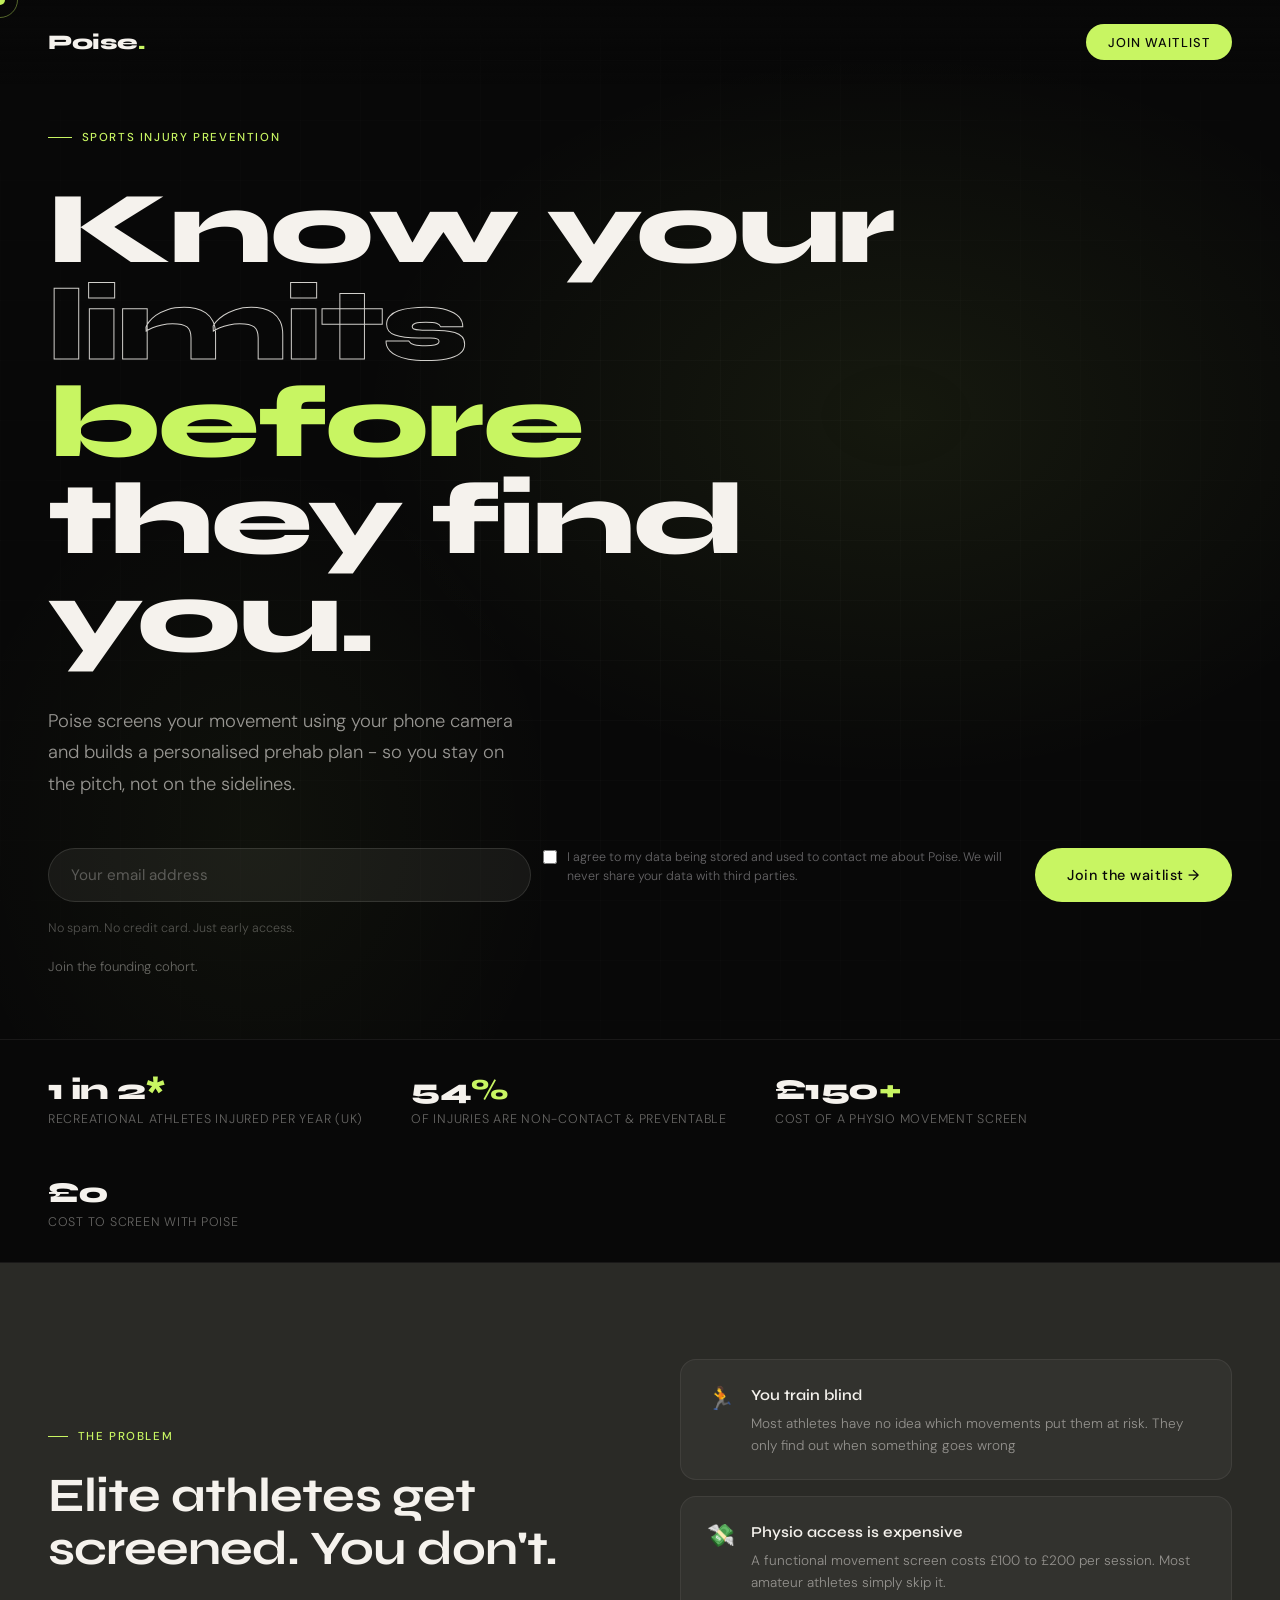
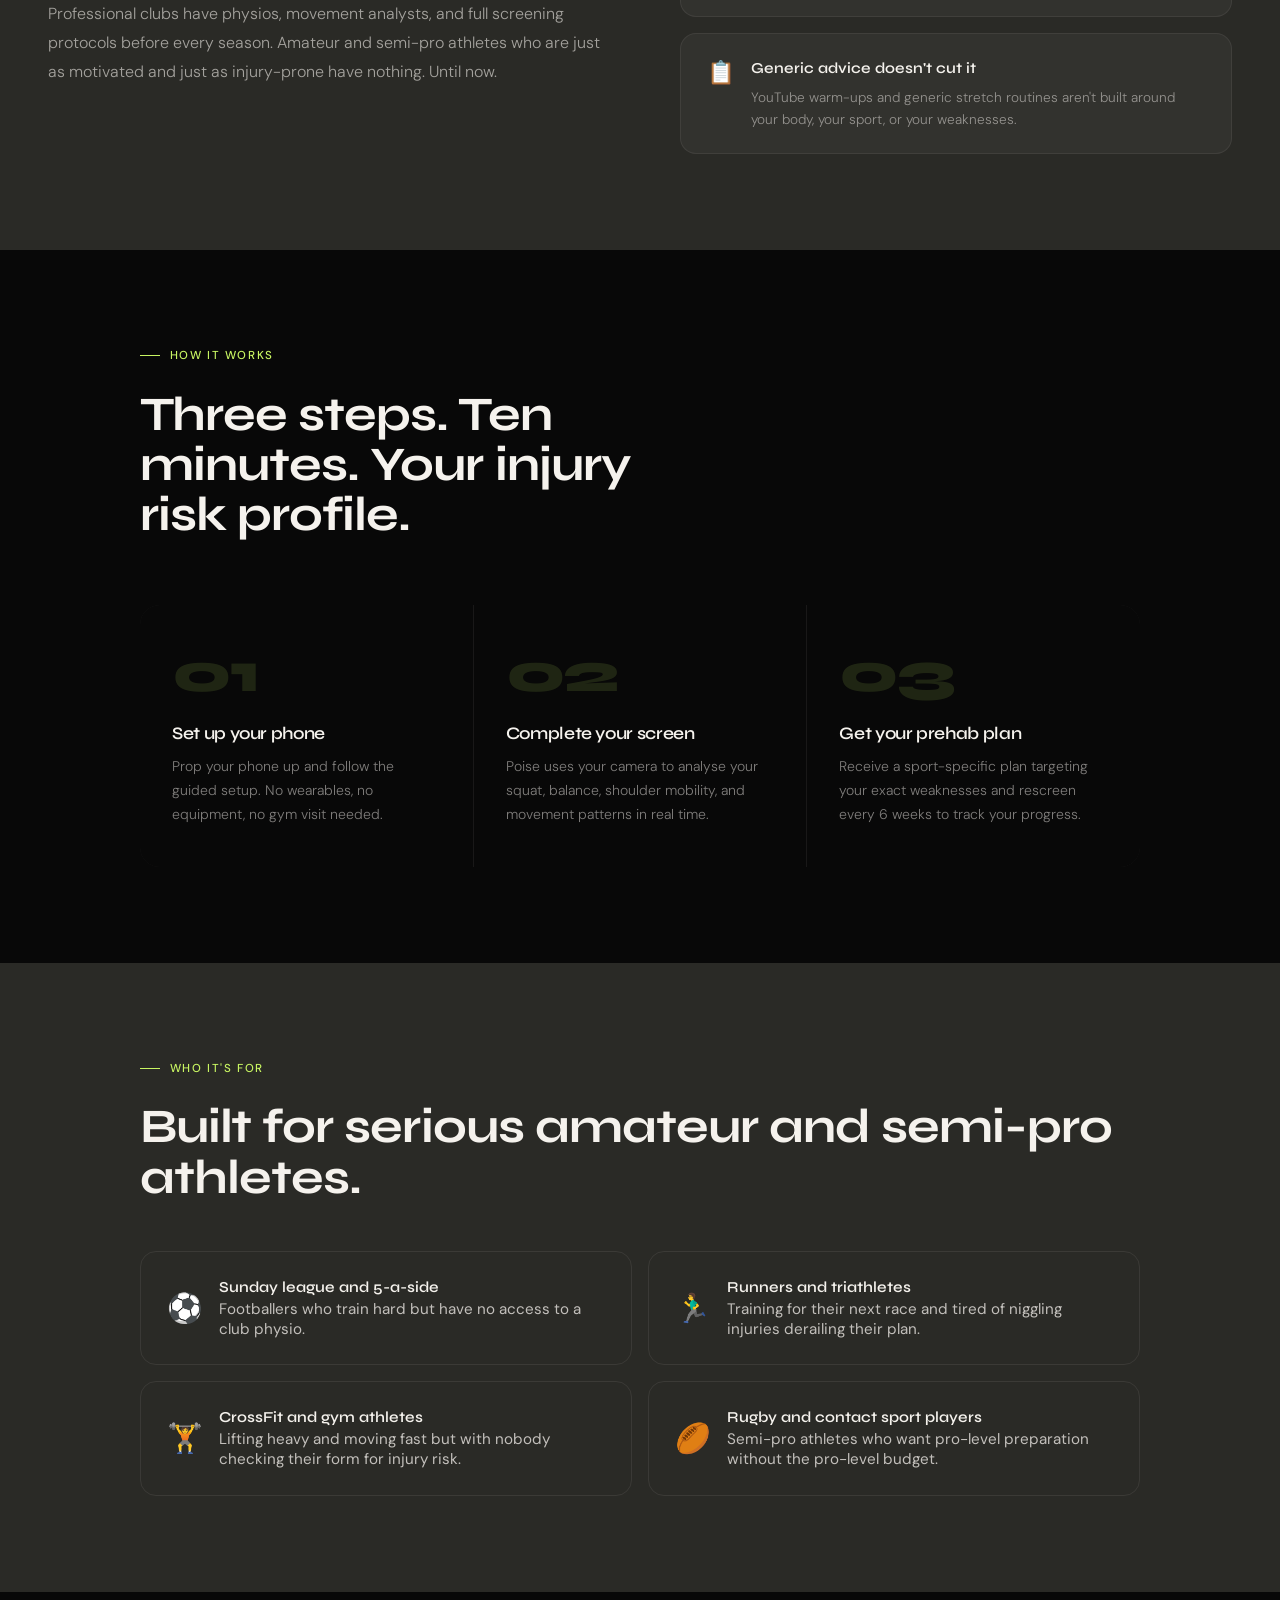
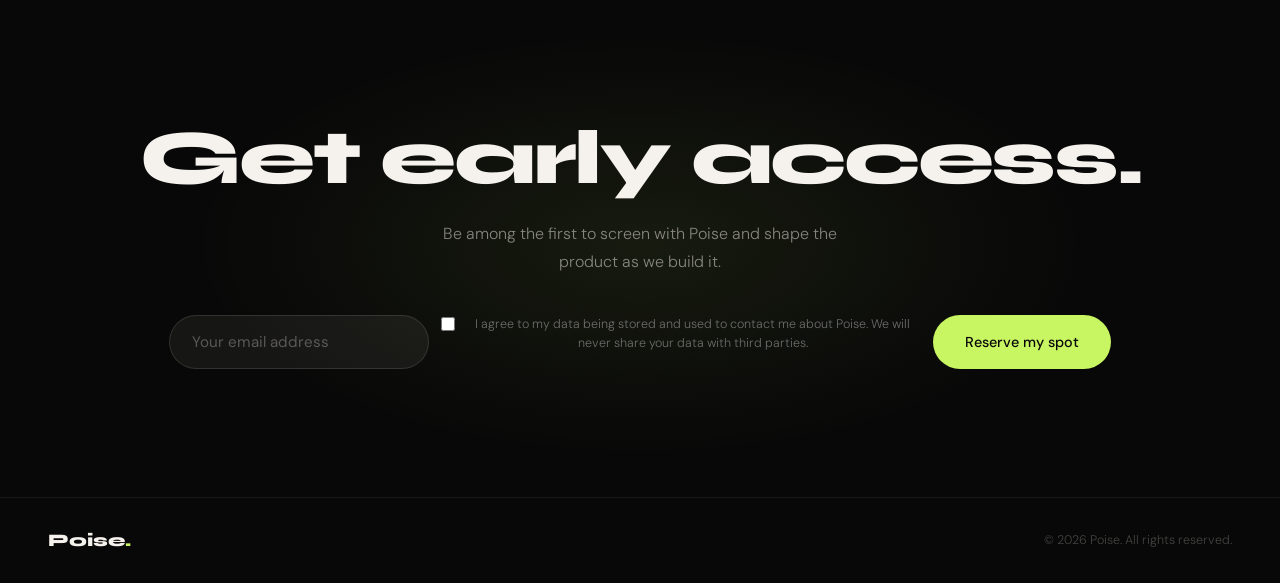
==== index.html @ 85f80047 "content: update injury stats to peer-reviewed UK figures" ====
<!DOCTYPE html>
<html lang="en">
    <head>
        <meta charset="UTF-8">
        <meta name="viewport" content="width=device-width, initial-scale=1.0">
        <title>Poise</title>
        <link rel="stylesheet" href="styles/main.css"/>

        <script type="text/javascript">
            (function(c,l,a,r,i,t,y){
                c[a]=c[a]||function(){(c[a].q||[]).push(arguments)};
                t=l.createElement(r);t.async=1;t.src="https://www.clarity.ms/tag/"+i;
                y=l.getElementsByTagName(r)[0];y.parentNode.insertBefore(t,y);
            })(window, document, "clarity", "script", "vlgvqy70ma");
        </script>
    </head>
    <body>

        <!-- Cursor -->
         <div class="cursor" id="cursor"></div>
         <div class="cursor-ring" id="cursor-ring"></div>

        <!-- Nav -->
        <nav id="nav">
            <a href="#" class="nav-logo">Poise<span>.</span></a>
            <a href="#cta" class="nav-cta">Join Waitlist</a>
        </nav>

        <!-- Hero -->
        <section class="hero" id="hero">
            <div class="hero-bg"></div>
            <div class="hero-grid"></div>

            <p class="hero-tag">Sports injury prevention</p>

            <h1 class="hero-headline">
                Know your
                <em>limits</em>
                <span class="accent-word">before</span>
                they find you.
            </h1>

            <p class="hero-sub">
                Poise screens your movement using your phone camera and builds a personalised prehab plan - so you stay on the pitch, not on the sidelines.
            </p>

            <div class="hero-form" id="waitlist">
                <input
                    type="email"
                    id="hero-email"
                    placeholder="Your email address"
                    autocomplete="off"
                />
                <label class="gdpr-label">
                    <input type="checkbox" id="hero-gdpr" />
                    <span>I agree to my data being stored and used to contact me about Poise.
                    We will never share your data with third parties.</span>
                </label>
                <button onclick="handleSignup('hero-email', 'hero-success')">
                    Join the waitlist →
                </button>
            </div>
            <p class="hero-note">No spam. No credit card. Just early access.</p>
            <p class="success-msg" id="hero-success">✓ You're on the list. We'll be in touch. </p>

            <div class="waitlist-count">
                <span>Join the founding cohort.</span>
            </div>
        </section>

        <!-- Stats -->
        <div class="stats reveal" id="stats">
            <div class="stat-item">
                <span class="stat-num">1 in 2<span>*</span></span>
                <span class="stat-label">Recreational athletes injured per year (UK)</span>
            </div>
            <div class="stat-item">
                <span class="stat-num">54<span>%</span></span>
                <span class="stat-label">Of injuries are non-contact & preventable</span>
            </div>
            <div class="stat-item">
                <span class="stat-num">£150<span>+</span></span>
                <span class="stat-label">Cost of a physio movement screen</span>
            </div>
            <div class="stat-item">
                <span class="stat-num">£0</span>
                <span class="stat-label">Cost to screen with Poise</span>
            </div>
        </div>

        <!-- Problem-->
        <section class="problem reveal" id="problem">
            <div>
                <p class="section-tag">The problem</p>
                <h2 class="problem-headline">Elite athletes get screened. You don't.</h2>
                <p class="problem-body">
                    Professional clubs have physios, movement analysts, and full screening protocols before every season. Amateur and semi-pro athletes who are just as motivated and just as injury-prone have nothing. Until now.
                </p>
            </div>
            <div class="problem-cards">
                <div class="problem-card">
                    <div class="card-icon">🏃</div>
                    <div>
                        <p class="card-title">You train blind</p>
                        <p class="card-desc">Most athletes have no idea which movements put them at risk. They only find out when something goes wrong</p>
                    </div>
                </div>
                <div class="problem-card">
                    <div class="card-icon">💸</div>
                    <div>
                        <p class="card-title">Physio access is expensive</p>
                        <p class="card-desc">A functional movement screen costs £100 to £200 per session. Most amateur athletes simply skip it.</p>
                    </div>
                </div>
                <div class="problem-card">
                    <div class="card-icon">📋</div>
                    <div>
                        <p class="card-title">Generic advice doesn't cut it</p>
                        <p class="card-desc">YouTube warm-ups and generic stretch routines aren't built around your body, your sport, or your weaknesses.</p>
                    </div>
                </div>
            </div>
        </section>

        <!-- How it works -->
        
        <section class="how-section reveal" id="how">
            <div class="how">
                <p class="section-tag">How it works</p>
                <h2 class="how-headline">
                    Three steps. Ten minutes. Your injury risk profile.
                </h2>
                <div class="steps">
                    <div class="step">
                        <div class="step-num">01</div>
                        <h3 class="step-title">Set up your phone</h3>
                        <p class="step-desc">
                            Prop your phone up and follow the guided setup. No wearables, no equipment, no gym visit needed.
                        </p>
                    </div>
                    <div class="step">
                        <div class="step-num">02</div>
                        <h3 class="step-title">Complete your screen</h3>
                        <p class="step-desc">
                            Poise uses your camera to analyse your squat, balance, shoulder mobility, and movement patterns in real time.
                        </p>
                    </div>
                    <div class="step">
                        <div class="step-num">03</div>
                        <h3 class="step-title">Get your prehab plan</h3>
                        <p class="step-desc">
                            Receive a sport-specific plan targeting your exact weaknesses and rescreen every 6 weeks to track your progress.
                        </p>
                    </div>
                </div>
            </div>
        </section> 

        <!-- Who it's for -->
        <section class="who reveal" id="who">
            <div class="who-inner">
                <p class="section-tag">Who it's for</p>
                <h2 class="who-headline">Built for serious amateur and semi-pro athletes.</h2>
                <div class="who-grid">
                    <div class="who-card">
                        <div class="who-emoji">⚽</div>
                        <div class="who-text">
                            <strong>Sunday league and 5-a-side</strong>
                            Footballers who train hard but have no access to a club physio.
                        </div>
                    </div>
                    <div class="who-card">
                        <div class="who-emoji">🏃‍♂️</div>
                        <div class="who-text">
                            <strong>Runners and triathletes</strong>
                            Training for their next race and tired of niggling injuries derailing their plan.
                        </div>
                    </div>
                    <div class="who-card">
                        <div class="who-emoji">🏋️</div>
                        <div class="who-text">
                            <strong>CrossFit and gym athletes</strong>
                            Lifting heavy and moving fast but with nobody checking their form for injury risk.
                        </div>
                    </div>
                    <div class="who-card">
                        <div class="who-emoji">🏉</div>
                        <div class="who-text">
                            <strong>Rugby and contact sport players</strong>
                            Semi-pro athletes who want pro-level preparation without the pro-level budget.
                        </div>
                    </div>
                </div>
            </div>
        </section>

        <!-- Bottom CTA -->
        <section class="cta-bottom reveal" id="cta">
            <div class="cta-bottom-bg"></div>
            <h2 class="cta-bottom-headline">Get early access.</h2>
            <p class="cta-bottom-sub">
                Be among the first to screen with Poise and shape 
                the product as we build it.
            </p>
            <div class="cta-bottom-form">
                <input
                    type="email"
                    id="bottom-email"
                    placeholder="Your email address"
                    autocomplete="off"
                />
                <label class="gdpr-label">
                    <input type="checkbox" id="bottom-gdpr" />
                    <span>I agree to my data being stored and used to contact me about Poise.
                    We will never share your data with third parties.</span>
                </label>
                <button onclick="handleSignup('bottom-email', 'bottom-success')">
                    Reserve my spot
                </button>
            </div>
            <p class="success-msg" id="bottom-success">
                ✓ You're on the list. We'll be in touch.
            </p>
        </section>

        <!-- Footer -->
        <footer id="footer">
            <div class="footer-logo">Poise<span>.</span></div>
            <p class="footer-copy">© 2026 Poise. All rights reserved.</p>
        </footer>

        <script src="scripts/main.js"></script>
        <iframe name="hidden-iframe" style="display:none;"></iframe>
    </body>
</html>
---- styles/main.css ----
/* Google Fonts */
@import url('https://fonts.googleapis.com/css2?family=Syne:wght@400;500;600;700;800&family=DM+Sans:ital,wght@0,300;0,400;0,500;1,300&display=swap');

/* Reset */
*, *::before, *::after {
    box-sizing: border-box;
    margin: 0;
    padding: 0;
}

/* Variables */
:root {
    --black: #080808;
    --white: #f5f2ed;
    --cream: #ede9e2;
    --accent: #c8f562;
    --accent-dark: #a8d442;
    --mid: #5a5a52;
    --subtle: #2a2a26;
}

/* Base */
html {
    scroll-behavior: smooth;
}

body {
    background: var(--black);
    color: var(--white);
    font-family: 'DM Sans', sans-serif;
    font-weight: 300;
    overflow-x: hidden;
    cursor: none;
}

/* Typography scale */
h1, h2, h3 {
    font-family: 'Syne', sans-serif;
    letter-spacing: -0.02em;
    line-height: 1.05;
}

p{
    line-height: 1.7;
}

a {
    text-decoration: none;
    color:inherit;
}

/* Utility */
.accent { color: var(--accent); }
.muted { color: rgba(245,242,237,0.5); }
.section-tag {
    font-size: 0.72rem;
    font-weight: 500;
    letter-spacing: 0.14em;
    text-transform: uppercase;
    color: var(--accent);
    margin-bottom: 1.5rem;
    display: flex;
    align-items: center;
    gap: 0.6rem;
}
.section-tag::before {
    content: '';
    display: inline-block;
    width: 20px;
    height: 1px;
    background: var(--accent);
}

/* Navigation */
nav {
    position: fixed;
    top: 0;
    left: 0;
    right: 0;
    z-index: 100;
    display: flex;
    align-items: center;
    justify-content: space-between;
    padding: 1.5rem 3rem;
    background: linear-gradient(to bottom, rgba(8,8,8,0.95), transparent);
}

.nav-logo {
    font-family: 'Syne', sans-serif;
    font-weight: 800;
    font-size: 1.3rem;
    letter-spacing: -0.02em;
    color: var(--white);
}

.nav-logo span {
    color: var(--accent);
}

.nav-cta {
    font-size: 0.8rem;
    font-weight: 500;
    letter-spacing: 0.08em;
    text-transform: uppercase;
    color: var(--black);
    background: var(--accent);
    padding: 0.6rem 1.4rem;
    border-radius: 100px;
    transition: background 0.2s;
}

.nav-cta:hover {
    background: var(--accent-dark);
}

/* Nav mobile */
@media (max-width: 768px) {
    nav {
        padding: 1.2rem 1.5rem;
    }
}

/* Hero */
.hero {
    min-height: 100vh;
    display: flex;
    flex-direction: column;
    justify-content: center;
    padding: 8rem 3rem 4rem;
    position: relative;
    overflow: hidden;
}

.hero-bg {
    position: absolute;
    inset: 0;
    background:
        radial-gradient(ellipse 60% 50% at 70% 40%, rgba(200,245,98,0.07) 0%, transparent 70%),
        radial-gradient(ellipse 40% 60% at 20% 80%, rgba(200,245,98,0.04) 0%, transparent 60%);
    pointer-events: none;
}

.hero-grid {
    position: absolute;
    inset: 0;
    background-image:
        linear-gradient(rgba(255,255,255,0.025) 1px, transparent 1px),
        linear-gradient(90deg, rgba(255,255,255,0.025) 1px, transparent 1px);
    background-size: 60px 60px;
    pointer-events: none;
    mask-image: radial-gradient(ellipse 80% 80% at 50% 50%, black, transparent);
}

.hero-tag {
    font-size: 0.72rem;
    font-weight: 500;
    letter-spacing: 0.14em;
    text-transform: uppercase;
    color: var(--accent);
    margin-bottom: 2rem;
    opacity: 0;
    animation: fadeUp 0.8s ease 0.2s forwards;
    display: flex;
    align-items: center;
    gap: 0.6rem
}

.hero-tag::before {
    content: '';
    display: inline-block;
    width: 24px;
    height: 1px;
    background: var(--accent);
}

.hero-headline {
    font-family: 'Syne', sans-serif;
    font-weight: 800;
    font-size: clamp(3.2rem, 8vw, 7.5rem);
    line-height: 0.95;
    max-width: 900px;
    opacity: 0;
    animation: fadeUp 0.8s ease 0.4s forwards;
}

.hero-headline em {
    font-style: normal;
    color: transparent;
    -webkit-text-stroke: 1px rgba(245,242,237,0.85);
}

.hero-headline .accent-word {
    color: var(--accent);
    display: block;
}

.hero-sub {
    margin-top: 2.5rem;
    font-size: clamp(1rem, 1.8vw, 1.15rem);
    font-weight: 300;
    color: rgba(245,242,237,0.6);
    max-width: 480px;
    line-height: 1.7;
    opacity: 0;
    animation: fadeUp 0.8s ease 0.6s forwards;
}

/*  Waitlist form  */
.hero-form {
    margin-top: 3rem;
    display: flex;
    gap: 0.75rem;
    flex-wrap: wrap;
    opacity: 0;
    animation: fadeUp 0.8s ease 0.8s forwards;
}

.hero-form input {
    flex: 1;
    min-width: 240px;
    background: rgba(245,242,237,0.06);
    border: 1px solid rgba(245,242,237,0.12);
    color: var(--white);
    font-family: 'DM Sans', sans-serif;
    font-size: 0.95rem;
    padding: 1rem 1.4rem;
    border-radius: 100px;
    outline: none;
    transition: border-color 0.2s, background 0.2s;
}

.hero-form input::placeholder {
    color: rgba(245,242,237,0.3);
}

.hero-form input:focus {
    border-color: rgba(200,245,98,0.5);
    background:rgba(245,242,237,0.09);
}

.hero-form button {
    background: var(--accent);
    color: var(--black);
    font-family: 'DM Sans', sans-serif;
    font-size: 0.9rem;
    font-weight: 500;
    letter-spacing: 0.04em;
    padding: 1rem 2rem;
    border: none;
    border-radius: 100px;
    cursor: none;
    transition: background 0.2s, transform 0.15s;
    white-space: nowrap;
}

.hero-form button:hover {
    background: var(--accent-dark);
    transform: translateY(-1px);
}

.hero-form button:active {
    transform: translateY(0);
}

.hero-note {
    margin-top: 1rem;
    font-size: 0.78rem;
    color: rgba(245,242,237,0.3);
}

.success-msg {
    display: none;
    margin-top: 1rem;
    font-size: 0.9rem;
    color: var(--accent);
    font-weight: 500;
}

/* Waitlist count */
.waitlist-count {
    display: flex;
    align-items: center;
    gap: 0.5rem;
    font-size: 0.82rem;
    color: rgba(245,242,237,0.4);
    margin-top: 1.2rem;
}

.count-dots {
    display: flex;
    gap: 3px;
}

.count-dot {
    width: 22px;
    height: 22px;
    border-radius: 50%;
    background: var(--subtle);
    border: 2px solid var(--black);
    margin-left: -6px;
    display: flex;
    align-items: center;
    justify-content: center;
    font-size: 0.55rem;
}

.count-dot:first-child {
    margin-left: 0;
}

/* Hero mobile */
@media (max-width: 768px) {
    .hero {
        padding-left:  1.5rem;
        padding-right: 1.5rem;
    }

    .hero-form {
        flex-direction: column;
        align-items: stretch;
    }

    .hero-form input,
    .hero-form select,
    .hero-form button {
        width: 100%;
        min-width: unset;
        flex: none;
    }

    .hero-form select#hero-frequency {
        min-width: unset;
    }
}

/* Keyframes */
@keyframes fadeUp {
    from { opacity: 0; transform: translateY(24px); }
    to   { opacity: 1; transform: translateY(0); }
}

/* Stats */
.stats {
    padding: 2rem 3rem;
    border-top: 1px solid rgba(245, 242, 237, 0.07);
    border-bottom: 1px solid rgba(245, 242, 237, 0.07);
    display: flex;
    gap: 3rem;
    flex-wrap: wrap;
}

.stat-item {
    display: flex;
    flex-direction: column;
    gap: 0.25rem;
}

.stat-num {
    font-family: 'Syne', sans-serif;
    font-size: 1.8rem;
    font-weight: 800;
    color: var(--white);
    letter-spacing: -0.02em;
}

.stat-num span {
    color: var(--accent);
}

.stat-label {
    font-size: 0.78rem;
    color: rgba(245, 242, 237, 0.4);
    letter-spacing: 0.06em;
    text-transform: uppercase;
}

/* Stats mobile */
@media (max-width: 768px) {
    .stats {
        padding: 2rem 1.5rem;
        gap: 2rem;
    }
}

/* Problem */
.problem {
    padding: 6rem 3rem;
    background: var(--subtle);
    display: grid;
    grid-template-columns: 1fr 1fr;
    gap: 5rem;
    align-items: center;
}

.problem-headline {
    font-family: 'Syne', sans-serif;
    font-size: clamp(2rem, 4vw, 3rem);
    font-weight: 700;
    line-height: 1.1;
}

.problem-body {
    font-size: 1rem;
    line-height: 1.8;
    color: rgba(245,242,237,0.6);
    margin-top: 1.5rem;
}

.problem-cards {
    display: flex;
    flex-direction: column;
    gap: 1rem;
}

.problem-card {
    background: rgba(245,242,237,0.04);
    border: 1px solid rgba(245,242,237,0.07);
    border-radius: 16px;
    padding: 1.4rem 1.6rem;
    display: flex;
    gap: 1rem;
    align-items: flex-start;
    transition: border-color 0.2s, background 0.2s;
}

.problem-card:hover {
    border-color: rgba(200,245,98,0.2);
    background: rgba(200,245,98,0.03);
}

.card-icon {
    font-size: 1.4rem;
    flex-shrink: 0;
    margin-top: 0.1rem;
}

.card-title {
    font-family: 'Syne', sans-serif;
    font-weight: 600;
    font-size: 0.95rem;
    margin-bottom: 0.3rem;
}

.card-desc {
    font-size: 0.85rem;
    color: rgba(245,242,237,0.5);
    line-height: 1.6;
}

/* Problem mobile */
@media (max-width: 768px) {
    .problem {
        grid-template-columns: 1fr;
        gap: 3rem;
        padding-left: 1.5rem;
        padding-right: 1.5rem;
    }
}

/* How it works */
.how-section {
    padding: 6rem 3rem;
}

.how {
    max-width: 1000px;
    margin: 0 auto;
}

.how-headline {
    font-family: 'Syne', sans-serif;
    font-size: clamp(2rem, 4vw, 3rem);
    font-weight: 700;
    margin-bottom: 4rem;
    max-width: 520px;
}

.steps {
    display: grid;
    grid-template-columns: repeat(3, 1fr);
    gap: 1px;
    background: rgba(245,242,237,0.07);
    border-radius: 20px;
    overflow: hidden;
}

.step {
    background: var(--black);
    padding: 2.5rem 2rem;
    transition: background 0.2s
}

.step:hover {
    background: var(--subtle);
}

.step-num {
    font-family: 'Syne', sans-serif;
    font-size: 3.5rem;
    font-weight: 800;
    color: rgba(200,245,98,0.12);
    line-height: 1;
    margin-bottom: 1.5rem;
    letter-spacing: -0.04em;
}

.step-title {
    font-family: 'Syne', sans-serif;
    font-weight: 600;
    font-size: 1.1rem;
    margin-bottom: 0.75rem;
}

.step-desc {
    font-size: 0.875rem;
    color: rgba(245,242,237,0.5);
    line-height: 1.7;
}

/* How it works mobile */
@media (max-width: 768px) {
    .how-section {
        padding-left: 1.5rem;
        padding-right: 1.5rem;
    }

    .steps {
        grid-template-columns: 1fr;
    }
}

/* Who it's for */
.who {
    padding: 6rem 3rem;
    background: var(--subtle);
}

.who-inner {
    max-width: 1000px;
    margin: 0 auto;
}

.who-headline {
    font-family: 'Syne', sans-serif;
    font-size: clamp(2rem, 4vw, 3rem);
    font-weight: 700;
    margin-bottom: 3rem;
}

.who-grid {
    display: grid;
    grid-template-columns: repeat(2, 1fr);
    gap: 1rem;
}

.who-card {
    border: 1px solid rgba(245,242,237,0.08);
    border-radius: 16px;
    padding: 1.6rem;
    display: flex;
    align-items: center;
    gap: 1rem;
    transition: border-color 0.2s;
}

.who-card:hover {
    border-color: rgba(200,245,98,0.3);
}

.who-emoji {
    font-size: 1.8rem;
}

.who-text {
    font-size: 0.95rem;
    font-weight: 400;
    color: rgba(245, 242, 237, 0.75);
}

.who-text strong {
    display: block;
    color: var(--white);
    font-family: 'Syne', sans-serif;
    font-weight: 600;
    margin-bottom: 0.2rem;
}

/* Who mobile */
@media (max-width: 600px) {
    .who {
        padding-left: 1.5rem;
        padding-right: 1.5rem;
    }

    .who-grid {
        grid-template-columns: 1fr;
    }
}

/* Bottom CTA */
.cta-bottom {
    text-align: center;
    padding: 8rem 3rem;
    position: relative;
    overflow: hidden;
}

.cta-bottom-bg {
    position: absolute;
    inset: 0;
    background: radial-gradient(ellipse 50% 60% at 50% 50%, rgba(200, 245, 98, 0.08) 0%, transparent 70%);
    pointer-events: none;
}

.cta-bottom-headline {
    font-family: 'Syne', sans-serif;
    font-size: clamp(2.5rem, 6vw, 5rem);
    font-weight: 800;
    letter-spacing: -0.03em;
    line-height: 1;
    margin-bottom: 1.5rem;
    position: relative;
}

.cta-bottom-sub {
    font-size: 1rem;
    color: rgba(245, 242, 237, 0.5);
    max-width: 400px;
    margin: 0 auto 2.5rem;
    line-height: 1.7;
    position: relative;
}

.cta-bottom-form {
    display: flex;
    gap: 0.75rem;
    justify-content: center;
    flex-wrap: wrap;
    position: relative;
}

.cta-bottom-form input {
    min-width: 260px;
    background: rgba(245, 242, 237, 0.06);
    border: 1px solid rgba(245, 242, 237, 0.12);
    color: var(--white);
    font-family: 'DM Sans', sans-serif;
    font-size: 0.95rem;
    padding: 1rem 1.4rem;
    border-radius: 100px;
    outline: none;
    transition: border-color 0.2s;
}

.cta-bottom-form input::placeholder {
    color: rgba(245, 242, 237, 0.3);
}

.cta-bottom-form input:focus {
    border-color: rgba(200, 245, 98, 0.5);
}

.cta-bottom-form button{
    background: var(--accent);
    color: var(--black);
    font-family: 'DM Sans', sans-serif;
    font-size: 0.9rem;
    font-weight: 500;
    padding: 1rem 2rem;
    border: none;
    border-radius: 100px;
    cursor: none;
    transition: background 0.2s, transform 0.15s;
}

.cta-bottom-form button:hover {
    background: var(--accent-dark);
    transform: translateY(-1px);
}

/* Footer */
footer {
    border-top: 1px solid rgba(245, 242, 237, 0.07);
    padding: 2rem 3rem;
    display: flex;
    justify-content: space-between;
    align-items: center;
    flex-wrap: wrap;
    gap: 1rem;
}

.footer-logo {
    font-family: 'Syne', sans-serif;
    font-weight: 800;
    font-size: 1.1rem;
    color: var(--white);
}

.footer-logo span {
    color: var(--accent);
}

.footer-copy {
    font-size: 0.78rem;
    color: rgba(245, 242, 237, 0.25);
}

/* CTA bottom mobile */
@media (max-width: 768px) {
    .cta-bottom {
        padding-left: 1.5rem;
        padding-right: 1.5rem;
    }

    .cta-bottom-form {
        flex-direction: column;
        align-items: stretch;
        max-width:400px;
        margin-left: auto;
        margin-right: auto;
    }

    .cta-bottom-form input,
    .cta-bottom-form button {
        width: 100%;
        min-width: unset;
    }

    footer {
        padding: 2rem 1.5rem;
        flex-direction: column;
        align-items: flex-start;
    }
}

/* Form select */
.hero-form select {
    flex: 1;
    min-width: 180px;
    background: rgba(245,242,237,0.06);
    border: 1px solid rgba(245,242,237,0.12);
    color: var(--white);
    font-family: 'DM Sans', sans-serif;
    font-size: 0.95rem;
    padding: 1rem 1.4rem;
    border-radius: 100px;
    outline: none;
    cursor: none;
    appearance: none;
    transition: border-color 0.2s, background 0.2s;
}

.hero-form select:focus {
    border-color: rgba(200, 245, 98, 0.5);
    background: rgba(245,242,237,0.09);
}

.hero-form select option{
    background:#1a1a16;
    color: var(--white);
}

/* Frequency select */
.hero-form select#hero-frequency {
    flex: 1;
    min-width: 220px;
}

/* GDPR consent */
.gdpr-label {
    display: flex;
    align-items: flex-start;
    gap: 0.6rem;
    font-size: 0.78rem;
    color: rgba(245, 242, 247, 0.4);
    max-width: 480px;
    cursor: pointer;
    line-height: 1.5;
}

.gdpr-label input[type="checkbox"] {
    width: 14px;
    height: 14px;
    min-width: 14px;
    margin-top: 0.15rem;
    accent-color: var(--accent);
    cursor: pointer;
}
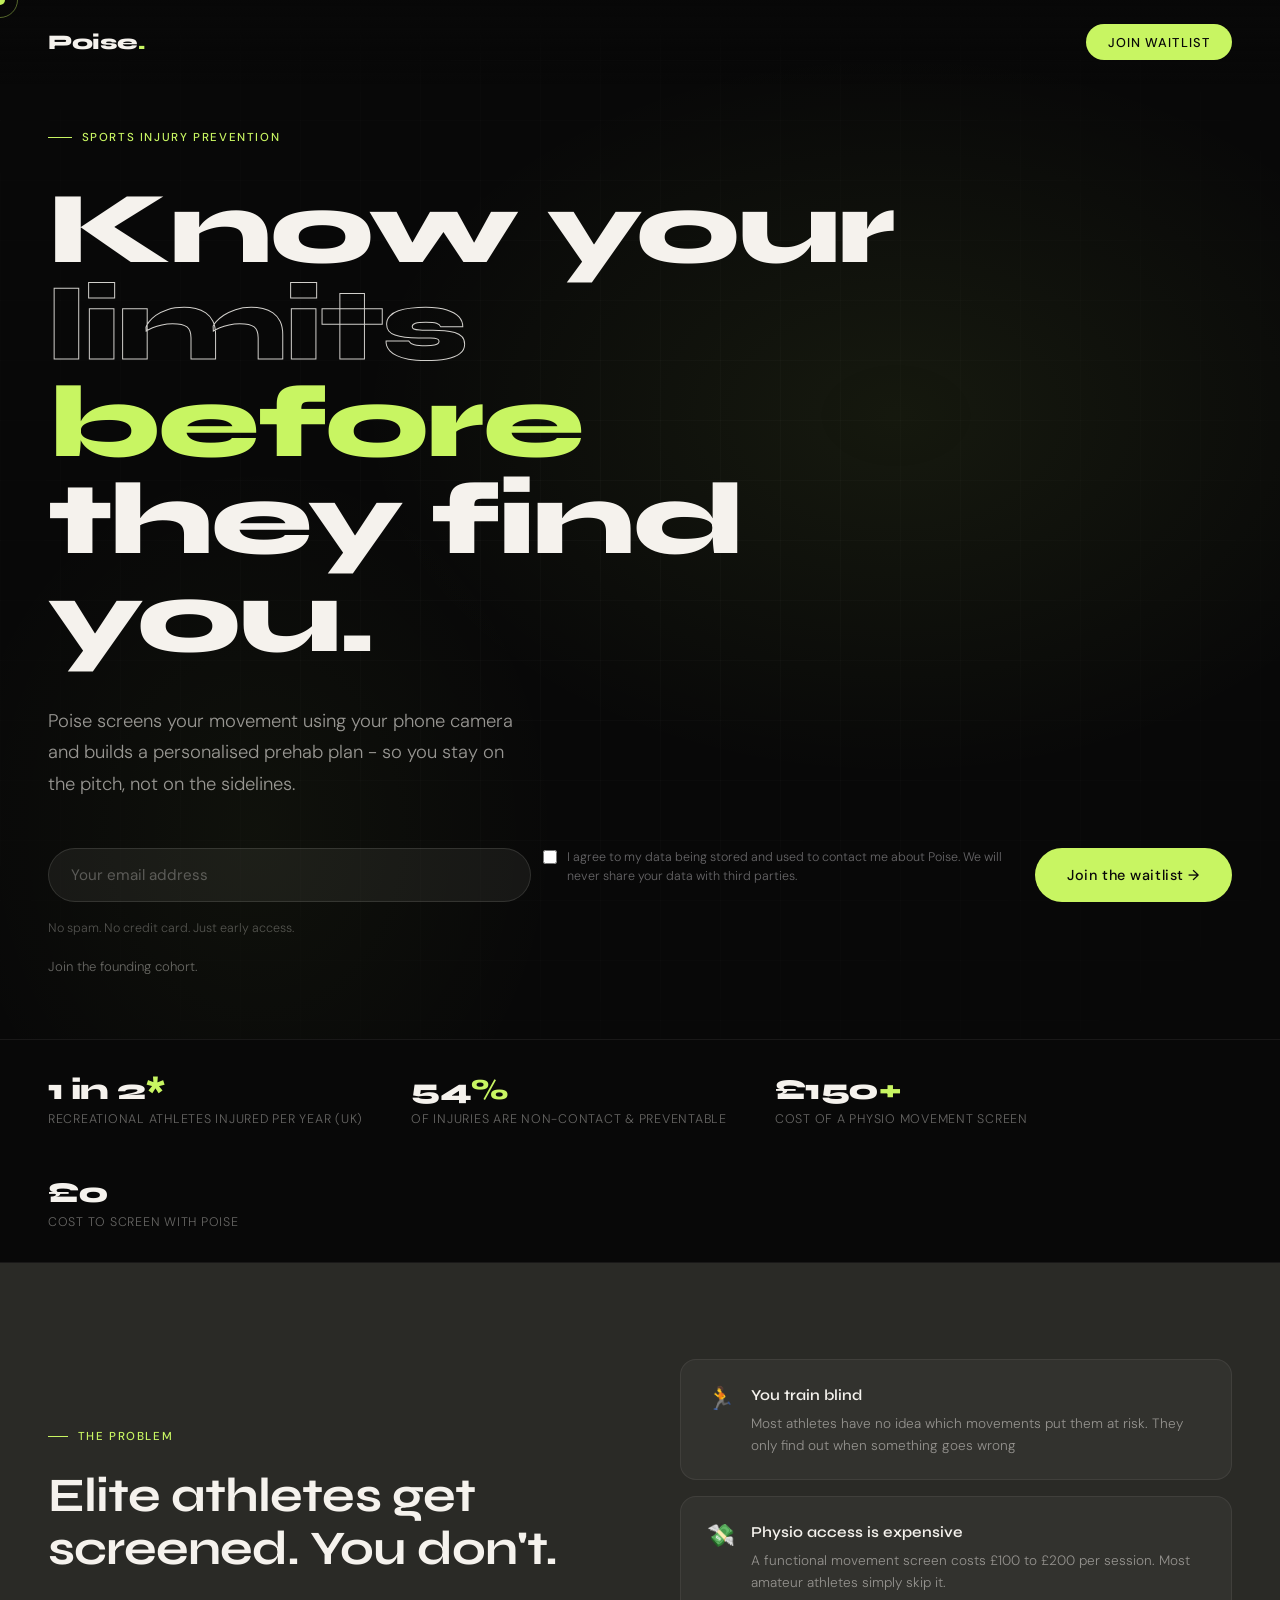
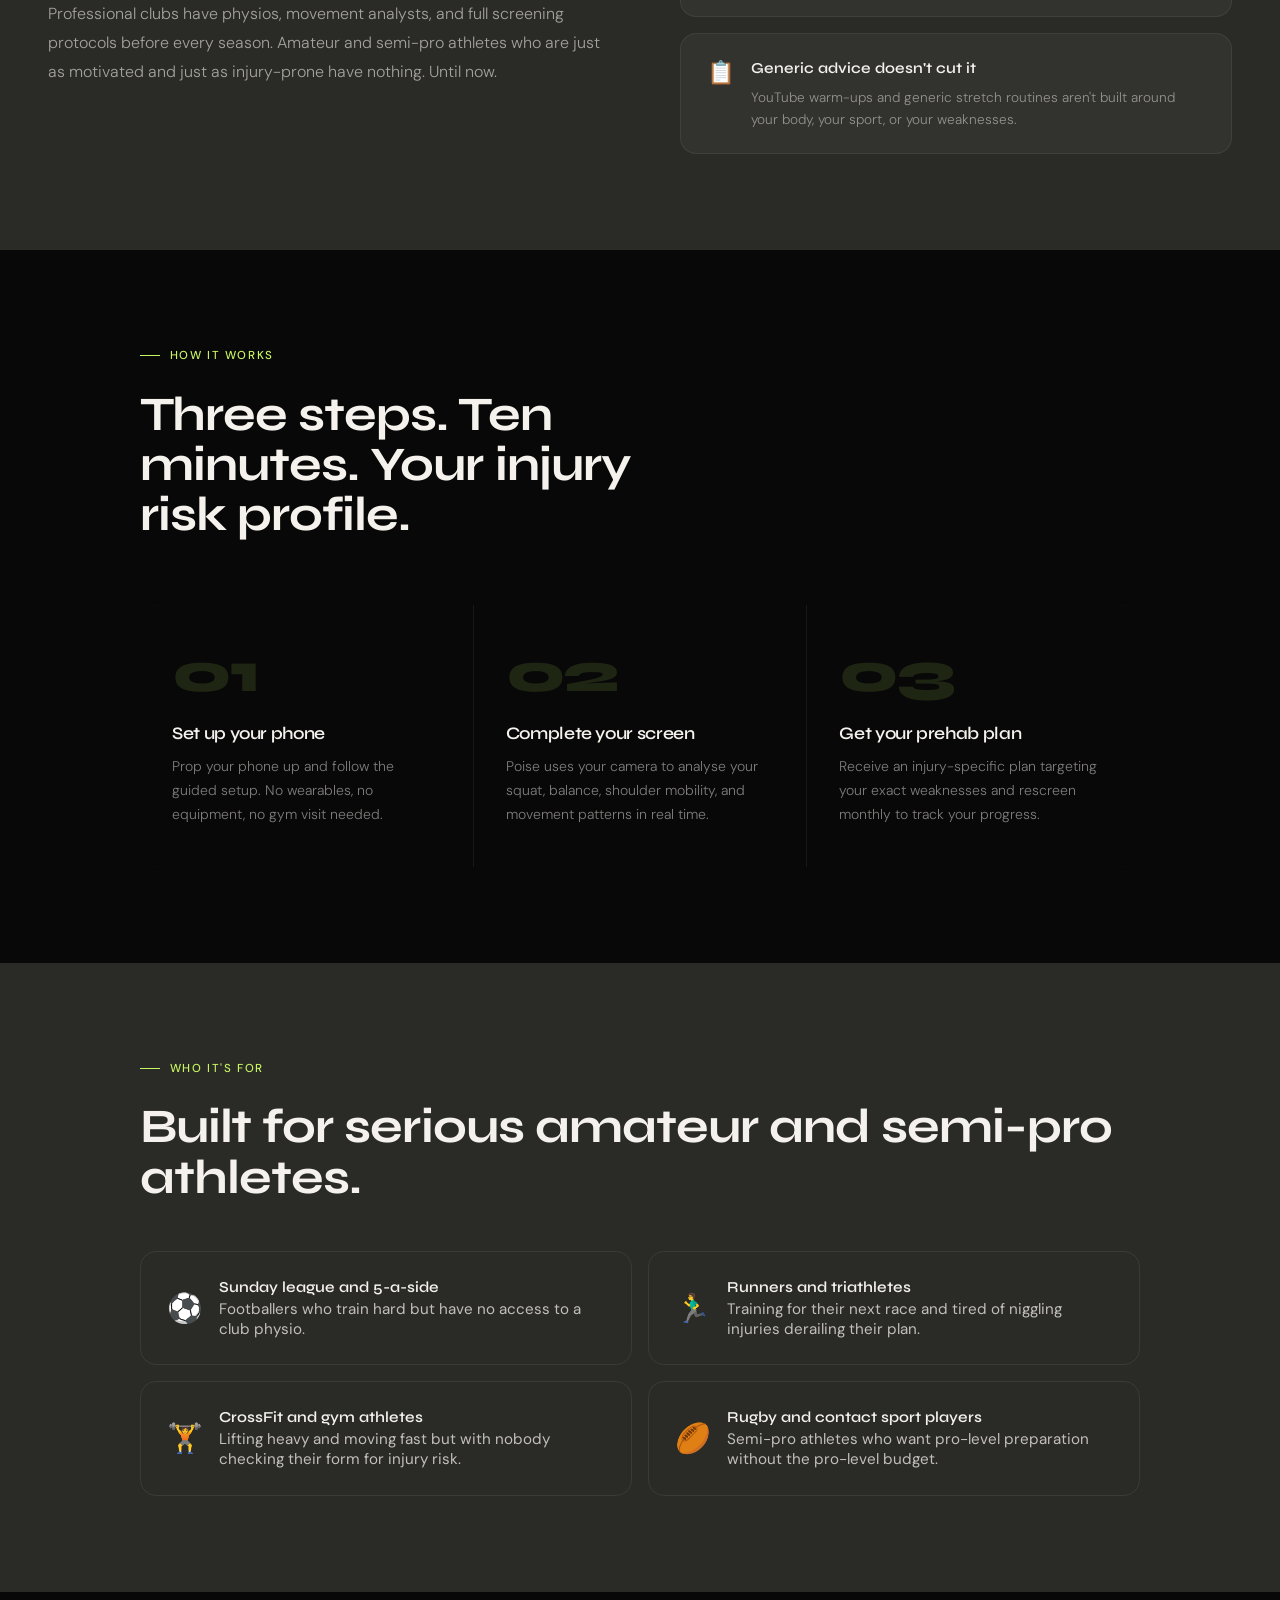
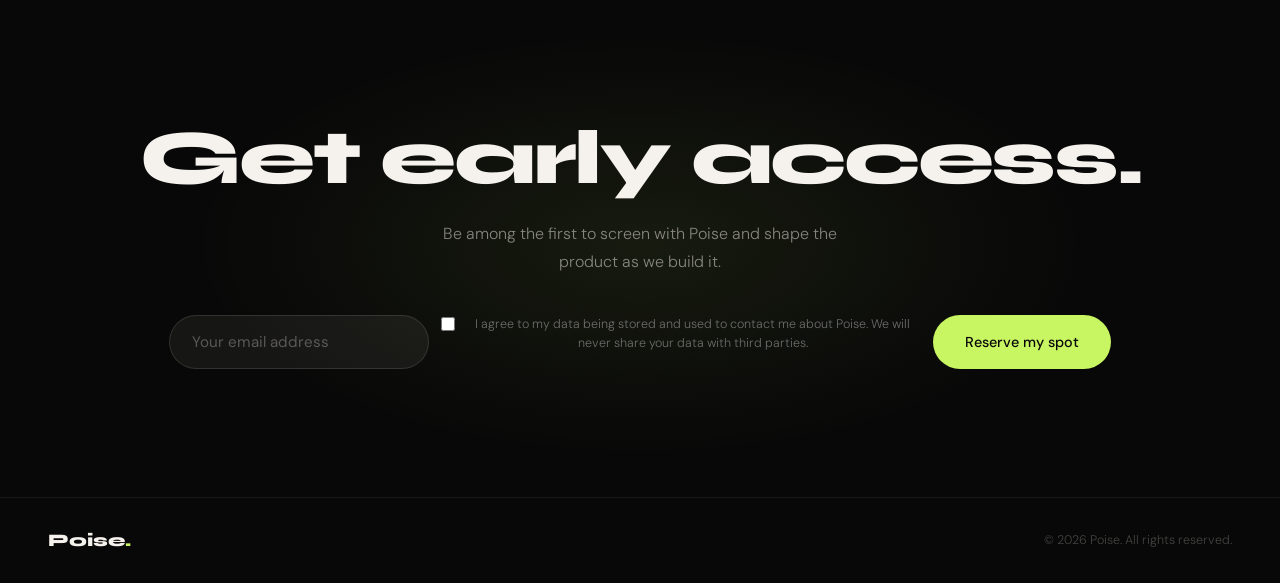
==== commit 3ff9836e: "feat: added privacy policy page" ====
--- a/index.html
+++ b/index.html
@@ -5,6 +5,7 @@
         <meta name="viewport" content="width=device-width, initial-scale=1.0">
         <title>Poise</title>
         <link rel="stylesheet" href="styles/main.css"/>
+        <link rel="icon" type="image/png" href="images/Poise_logo.png">
 
         <script type="text/javascript">
             (function(c,l,a,r,i,t,y){
@@ -149,7 +150,7 @@
                         <div class="step-num">03</div>
                         <h3 class="step-title">Get your prehab plan</h3>
                         <p class="step-desc">
-                            Receive a sport-specific plan targeting your exact weaknesses and rescreen every 6 weeks to track your progress.
+                            Receive an injury-specific plan targeting your exact weaknesses and rescreen monthly to track your progress.
                         </p>
                     </div>
                 </div>
--- a/styles/main.css
+++ b/styles/main.css
@@ -311,8 +311,10 @@
 /* Hero mobile */
 @media (max-width: 768px) {
     .hero {
-        padding-left:  1.5rem;
-        padding-right: 1.5rem;
+        padding-left:   1.5rem;
+        padding-right:  1.5rem;
+        padding-bottom: 4rem;
+        min-height: auto;
     }
 
     .hero-form {
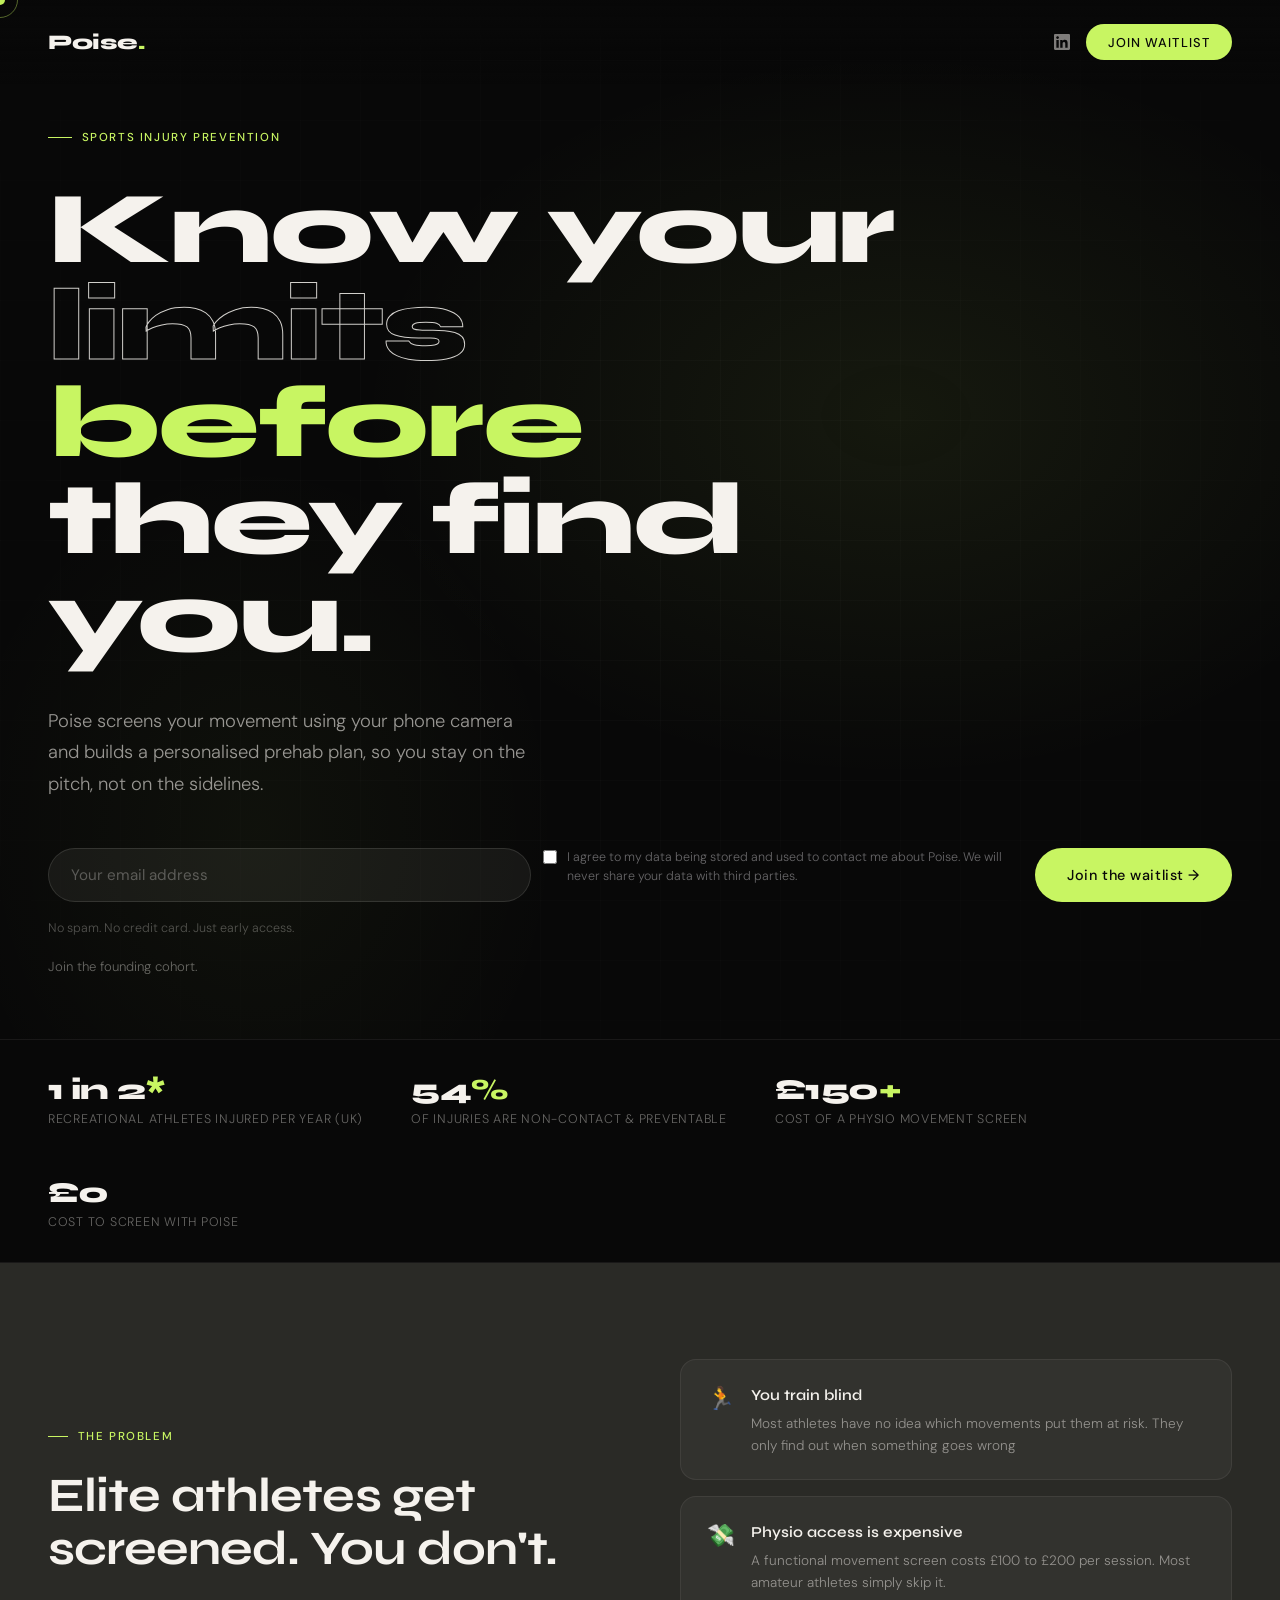
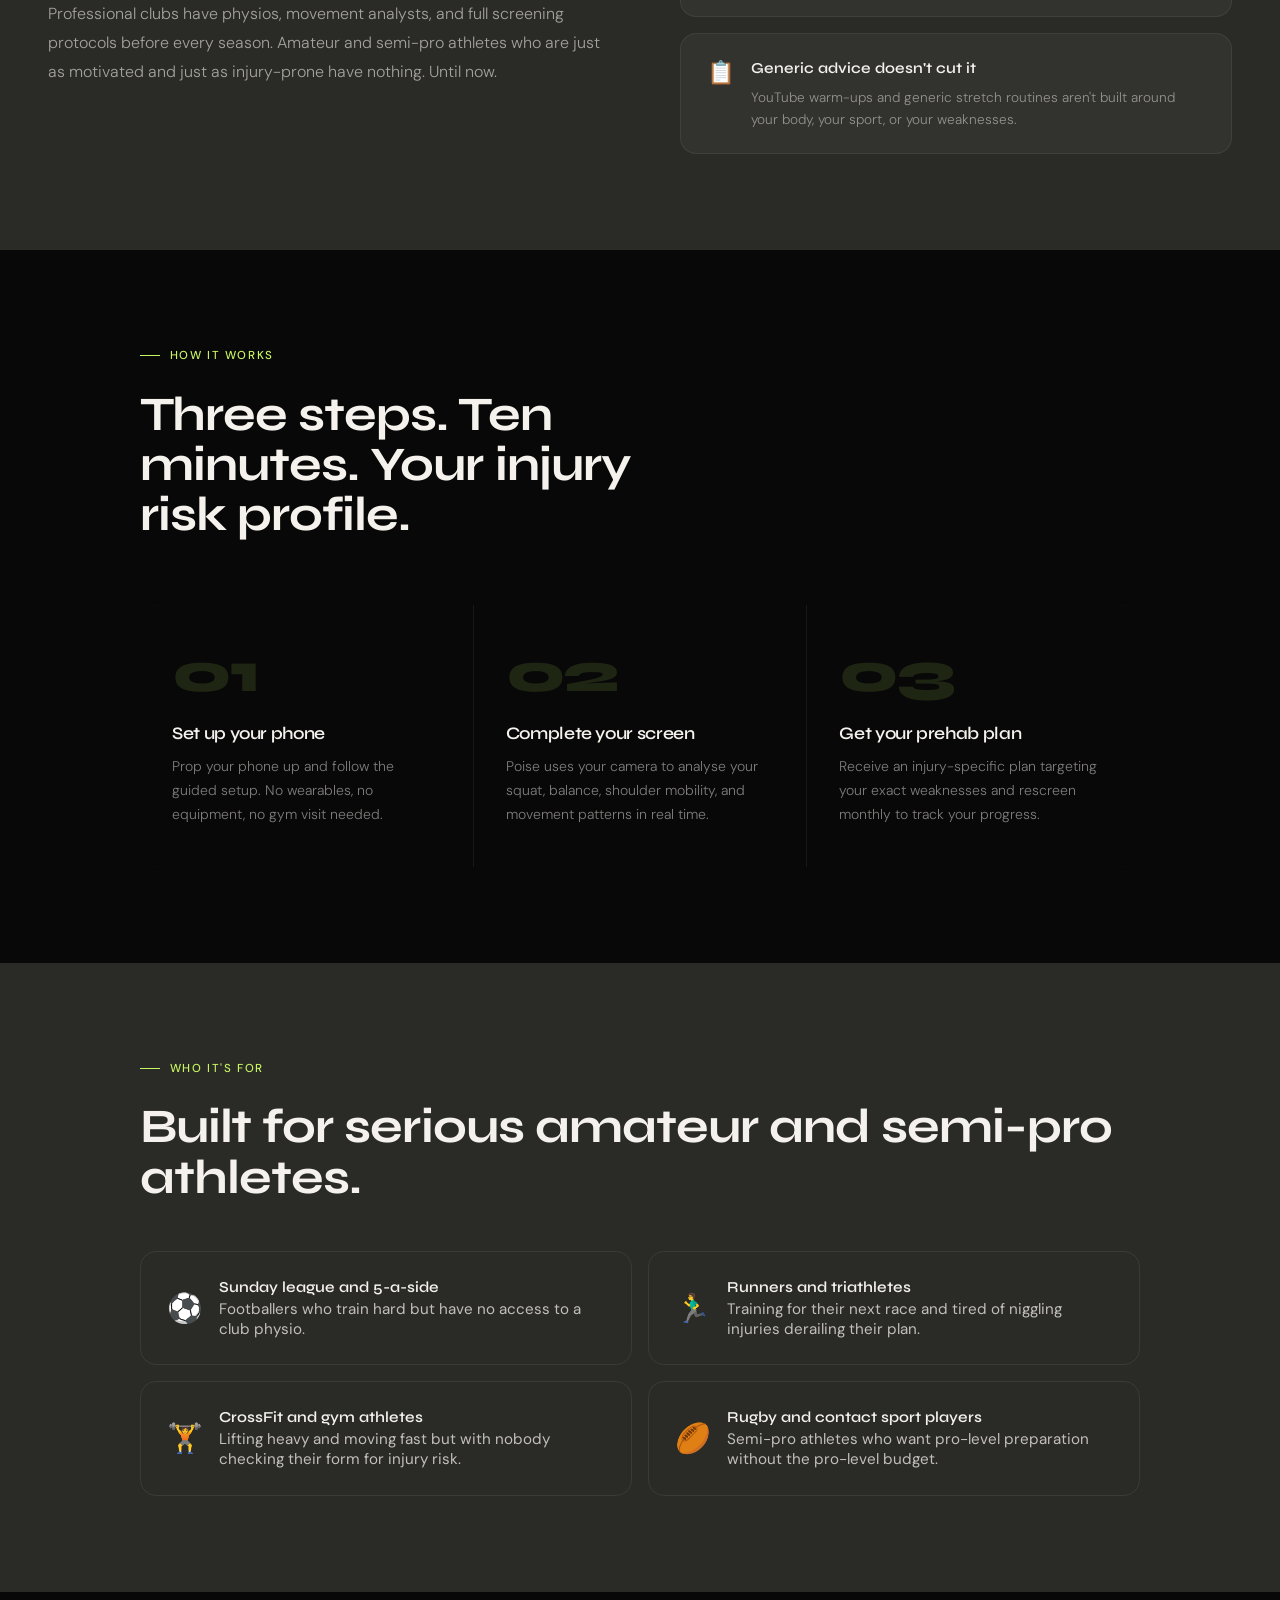
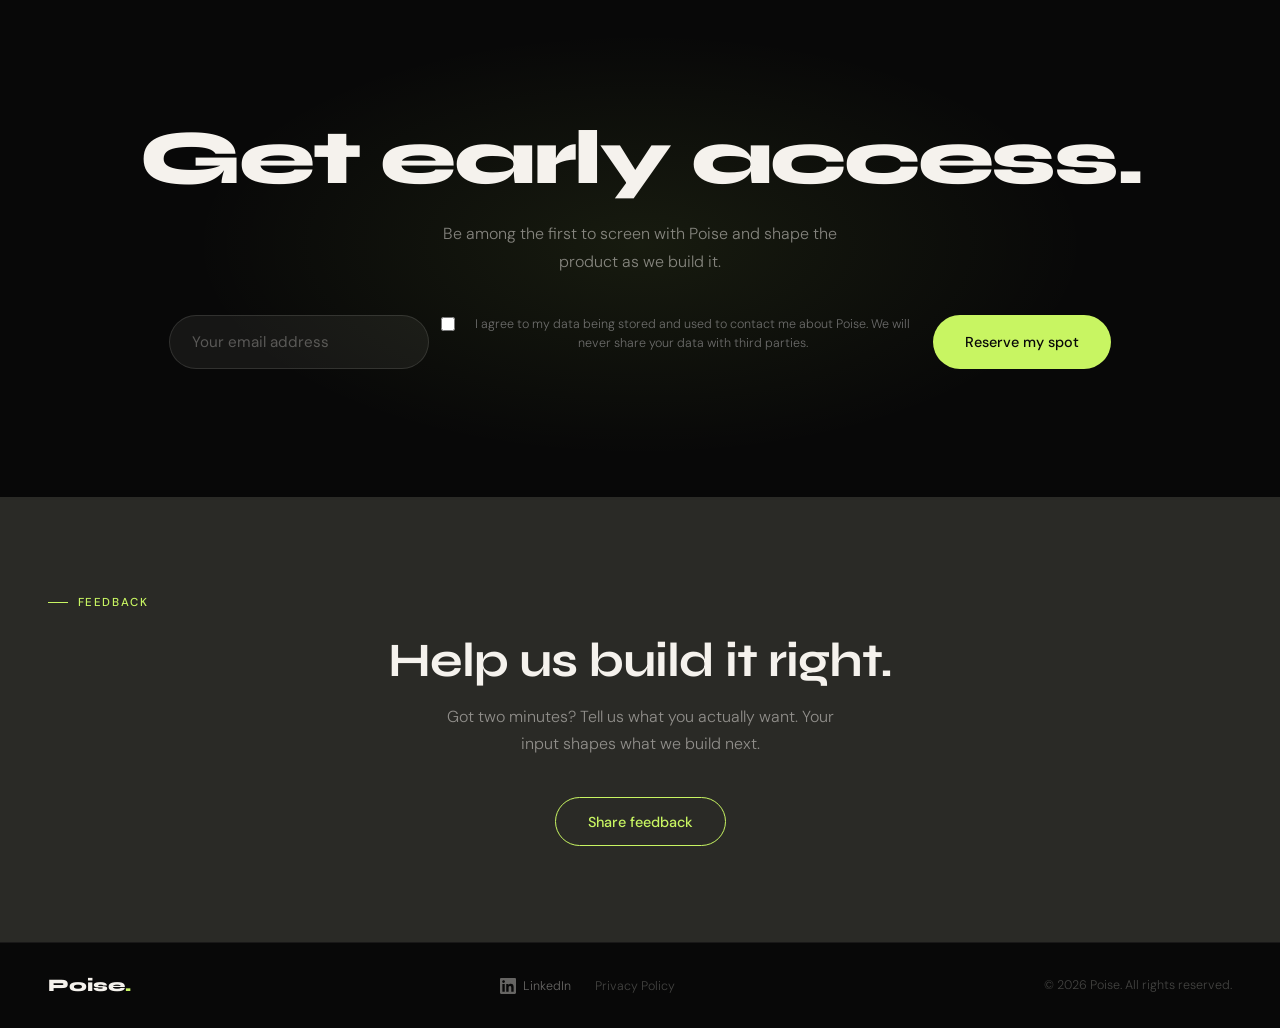
==== commit 9f20f955: "fix: clean   writing, restrict cursor,   add feedback section and   LinkedIn" ====
--- a/index.html
+++ b/index.html
@@ -3,9 +3,52 @@
     <head>
         <meta charset="UTF-8">
         <meta name="viewport" content="width=device-width, initial-scale=1.0">
-        <title>Poise</title>
+        <title>Poise | Free Sports Injury Prevention App</title>
+        <meta name="description" content="Screen your movement with your phone camera and get a personalised prehab plan. Know your injury risk before it finds you. Free for amateur and semi-pro athletes.">
+        <meta name="robots" content="index, follow">
+        <link rel="canonical" href="https://getpoise.app/">
+
+        <!-- Open Graph -->
+        <meta property="og:type" content="website">
+        <meta property="og:url" content="https://getpoise.app/">
+        <meta property="og:title" content="Poise | Free Sports Injury Prevention App">
+        <meta property="og:description" content="Screen your movement with your phone camera and get a personalised prehab plan. Know your injury risk before it finds you.">
+        <meta property="og:image" content="https://getpoise.app/images/Poise_logo.png">
+        <meta property="og:site_name" content="Poise">
+        <meta property="og:locale" content="en_GB">
+
+        <!-- Twitter Card -->
+        <meta name="twitter:card" content="summary_large_image">
+        <meta name="twitter:title" content="Poise | Free Sports Injury Prevention App">
+        <meta name="twitter:description" content="Screen your movement with your phone camera and get a personalised prehab plan. Know your injury risk before it finds you.">
+        <meta name="twitter:image" content="https://getpoise.app/images/Poise_logo.png">
+
+        <!-- Structured Data -->
+        <script type="application/ld+json">
+        {
+            "@context": "https://schema.org",
+            "@type": "MobileApplication",
+            "name": "Poise",
+            "url": "https://getpoise.app/",
+            "description": "Poise screens your movement using your phone camera and builds a personalised prehab plan so you stay on the pitch, not on the sidelines.",
+            "applicationCategory": "HealthApplication",
+            "operatingSystem": "iOS, Android",
+            "offers": {
+                "@type": "Offer",
+                "price": "0",
+                "priceCurrency": "GBP"
+            },
+            "publisher": {
+                "@type": "Organization",
+                "name": "Poise",
+                "url": "https://getpoise.app/"
+            }
+        }
+        </script>
+
         <link rel="stylesheet" href="styles/main.css"/>
-        <link rel="icon" type="image/png" href="images/Poise_logo.png">
+        <link rel="icon" type="image/png" sizes="any" href="/images/Poise_logo.png">
+        <link rel="apple-touch-icon" href="/images/Poise_logo.png">
 
         <script type="text/javascript">
             (function(c,l,a,r,i,t,y){
@@ -24,7 +67,12 @@
         <!-- Nav -->
         <nav id="nav">
             <a href="#" class="nav-logo">Poise<span>.</span></a>
-            <a href="#cta" class="nav-cta">Join Waitlist</a>
+            <div class="nav-right">
+                <a href="https://linkedin.com/company/poiseapp" target="_blank" rel="noopener" class="nav-linkedin" aria-label="Poise on LinkedIn">
+                    <svg xmlns="http://www.w3.org/2000/svg" viewBox="0 0 24 24" fill="currentColor" width="16" height="16"><path d="M20.447 20.452h-3.554v-5.569c0-1.328-.027-3.037-1.852-3.037-1.853 0-2.136 1.445-2.136 2.939v5.667H9.351V9h3.414v1.561h.046c.477-.9 1.637-1.85 3.37-1.85 3.601 0 4.267 2.37 4.267 5.455v6.286zM5.337 7.433c-1.144 0-2.063-.926-2.063-2.065 0-1.138.92-2.063 2.063-2.063 1.14 0 2.064.925 2.064 2.063 0 1.139-.925 2.065-2.064 2.065zm1.782 13.019H3.555V9h3.564v11.452zM22.225 0H1.771C.792 0 0 .774 0 1.729v20.542C0 23.227.792 24 1.771 24h20.451C23.2 24 24 23.227 24 22.271V1.729C24 .774 23.2 0 22.222 0h.003z"/></svg>
+                </a>
+                <a href="#cta" class="nav-cta">Join Waitlist</a>
+            </div>
         </nav>
 
         <!-- Hero -->
@@ -42,7 +90,7 @@
             </h1>
 
             <p class="hero-sub">
-                Poise screens your movement using your phone camera and builds a personalised prehab plan - so you stay on the pitch, not on the sidelines.
+                Poise screens your movement using your phone camera and builds a personalised prehab plan, so you stay on the pitch, not on the sidelines.
             </p>
 
             <div class="hero-form" id="waitlist">
@@ -224,9 +272,24 @@
             </p>
         </section>
 
+        <!-- Feedback -->
+        <section class="feedback reveal" id="feedback">
+            <p class="section-tag">Feedback</p>
+            <h2 class="feedback-headline">Help us build it right.</h2>
+            <p class="feedback-sub">Got two minutes? Tell us what you actually want. Your input shapes what we build next.</p>
+            <a href="https://docs.google.com/forms/d/e/1FAIpQLSdbvQH1C7bM01DqBk6PqBTpetfb0e7wR6LsToS_a5RvTAk-oQ/viewform?usp=dialog" target="_blank" rel="noopener" class="feedback-btn">Share feedback</a>
+        </section>
+
         <!-- Footer -->
         <footer id="footer">
             <div class="footer-logo">Poise<span>.</span></div>
+            <div class="footer-links">
+                <a href="https://linkedin.com/company/poiseapp" target="_blank" rel="noopener" class="footer-linkedin" aria-label="Poise on LinkedIn">
+                    <svg xmlns="http://www.w3.org/2000/svg" viewBox="0 0 24 24" fill="currentColor" width="16" height="16"><path d="M20.447 20.452h-3.554v-5.569c0-1.328-.027-3.037-1.852-3.037-1.853 0-2.136 1.445-2.136 2.939v5.667H9.351V9h3.414v1.561h.046c.477-.9 1.637-1.85 3.37-1.85 3.601 0 4.267 2.37 4.267 5.455v6.286zM5.337 7.433c-1.144 0-2.063-.926-2.063-2.065 0-1.138.92-2.063 2.063-2.063 1.14 0 2.064.925 2.064 2.063 0 1.139-.925 2.065-2.064 2.065zm1.782 13.019H3.555V9h3.564v11.452zM22.225 0H1.771C.792 0 0 .774 0 1.729v20.542C0 23.227.792 24 1.771 24h20.451C23.2 24 24 23.227 24 22.271V1.729C24 .774 23.2 0 22.222 0h.003z"/></svg>
+                    LinkedIn
+                </a>
+                <a href="privacy/" class="footer-privacy">Privacy Policy</a>
+            </div>
             <p class="footer-copy">© 2026 Poise. All rights reserved.</p>
         </footer>
 
--- a/styles/main.css
+++ b/styles/main.css
@@ -30,7 +30,10 @@
     font-family: 'DM Sans', sans-serif;
     font-weight: 300;
     overflow-x: hidden;
-    cursor: none;
+}
+
+@media (hover: hover) and (pointer: fine) {
+    body { cursor: none; }
 }
 
 /* Typography scale */
@@ -248,7 +251,7 @@
     padding: 1rem 2rem;
     border: none;
     border-radius: 100px;
-    cursor: none;
+    cursor: pointer;
     transition: background 0.2s, transform 0.15s;
     white-space: nowrap;
 }
@@ -671,13 +674,79 @@
     padding: 1rem 2rem;
     border: none;
     border-radius: 100px;
-    cursor: none;
+    cursor: pointer;
     transition: background 0.2s, transform 0.15s;
 }
 
 .cta-bottom-form button:hover {
     background: var(--accent-dark);
     transform: translateY(-1px);
+}
+
+/* Nav LinkedIn */
+.nav-right {
+    display: flex;
+    align-items: center;
+    gap: 1rem;
+}
+
+.nav-linkedin {
+    display: flex;
+    align-items: center;
+    justify-content: center;
+    color: rgba(245, 242, 237, 0.5);
+    transition: color 0.2s;
+}
+
+.nav-linkedin:hover {
+    color: var(--accent);
+}
+
+/* Feedback */
+.feedback {
+    text-align: center;
+    padding: 6rem 3rem;
+    background: var(--subtle);
+}
+
+.feedback-headline {
+    font-family: 'Syne', sans-serif;
+    font-size: clamp(2rem, 4vw, 3rem);
+    font-weight: 700;
+    margin-bottom: 1rem;
+}
+
+.feedback-sub {
+    font-size: 1rem;
+    color: rgba(245, 242, 237, 0.5);
+    max-width: 420px;
+    margin: 0 auto 2.5rem;
+    line-height: 1.7;
+}
+
+.feedback-btn {
+    display: inline-block;
+    background: transparent;
+    color: var(--accent);
+    border: 1px solid var(--accent);
+    font-family: 'DM Sans', sans-serif;
+    font-size: 0.9rem;
+    font-weight: 500;
+    padding: 0.9rem 2rem;
+    border-radius: 100px;
+    transition: background 0.2s, color 0.2s;
+}
+
+.feedback-btn:hover {
+    background: var(--accent);
+    color: var(--black);
+}
+
+@media (max-width: 768px) {
+    .feedback {
+        padding-left: 1.5rem;
+        padding-right: 1.5rem;
+    }
 }
 
 /* Footer */
@@ -700,6 +769,35 @@
 
 .footer-logo span {
     color: var(--accent);
+}
+
+.footer-links {
+    display: flex;
+    align-items: center;
+    gap: 1.5rem;
+}
+
+.footer-linkedin {
+    display: flex;
+    align-items: center;
+    gap: 0.4rem;
+    font-size: 0.78rem;
+    color: rgba(245, 242, 237, 0.4);
+    transition: color 0.2s;
+}
+
+.footer-linkedin:hover {
+    color: var(--accent);
+}
+
+.footer-privacy {
+    font-size: 0.78rem;
+    color: rgba(245, 242, 237, 0.25);
+    transition: color 0.2s;
+}
+
+.footer-privacy:hover {
+    color: rgba(245, 242, 237, 0.6);
 }
 
 .footer-copy {
@@ -732,6 +830,7 @@
         padding: 2rem 1.5rem;
         flex-direction: column;
         align-items: flex-start;
+        gap: 0.75rem;
     }
 }
 
@@ -747,7 +846,7 @@
     padding: 1rem 1.4rem;
     border-radius: 100px;
     outline: none;
-    cursor: none;
+    cursor: pointer;
     appearance: none;
     transition: border-color 0.2s, background 0.2s;
 }
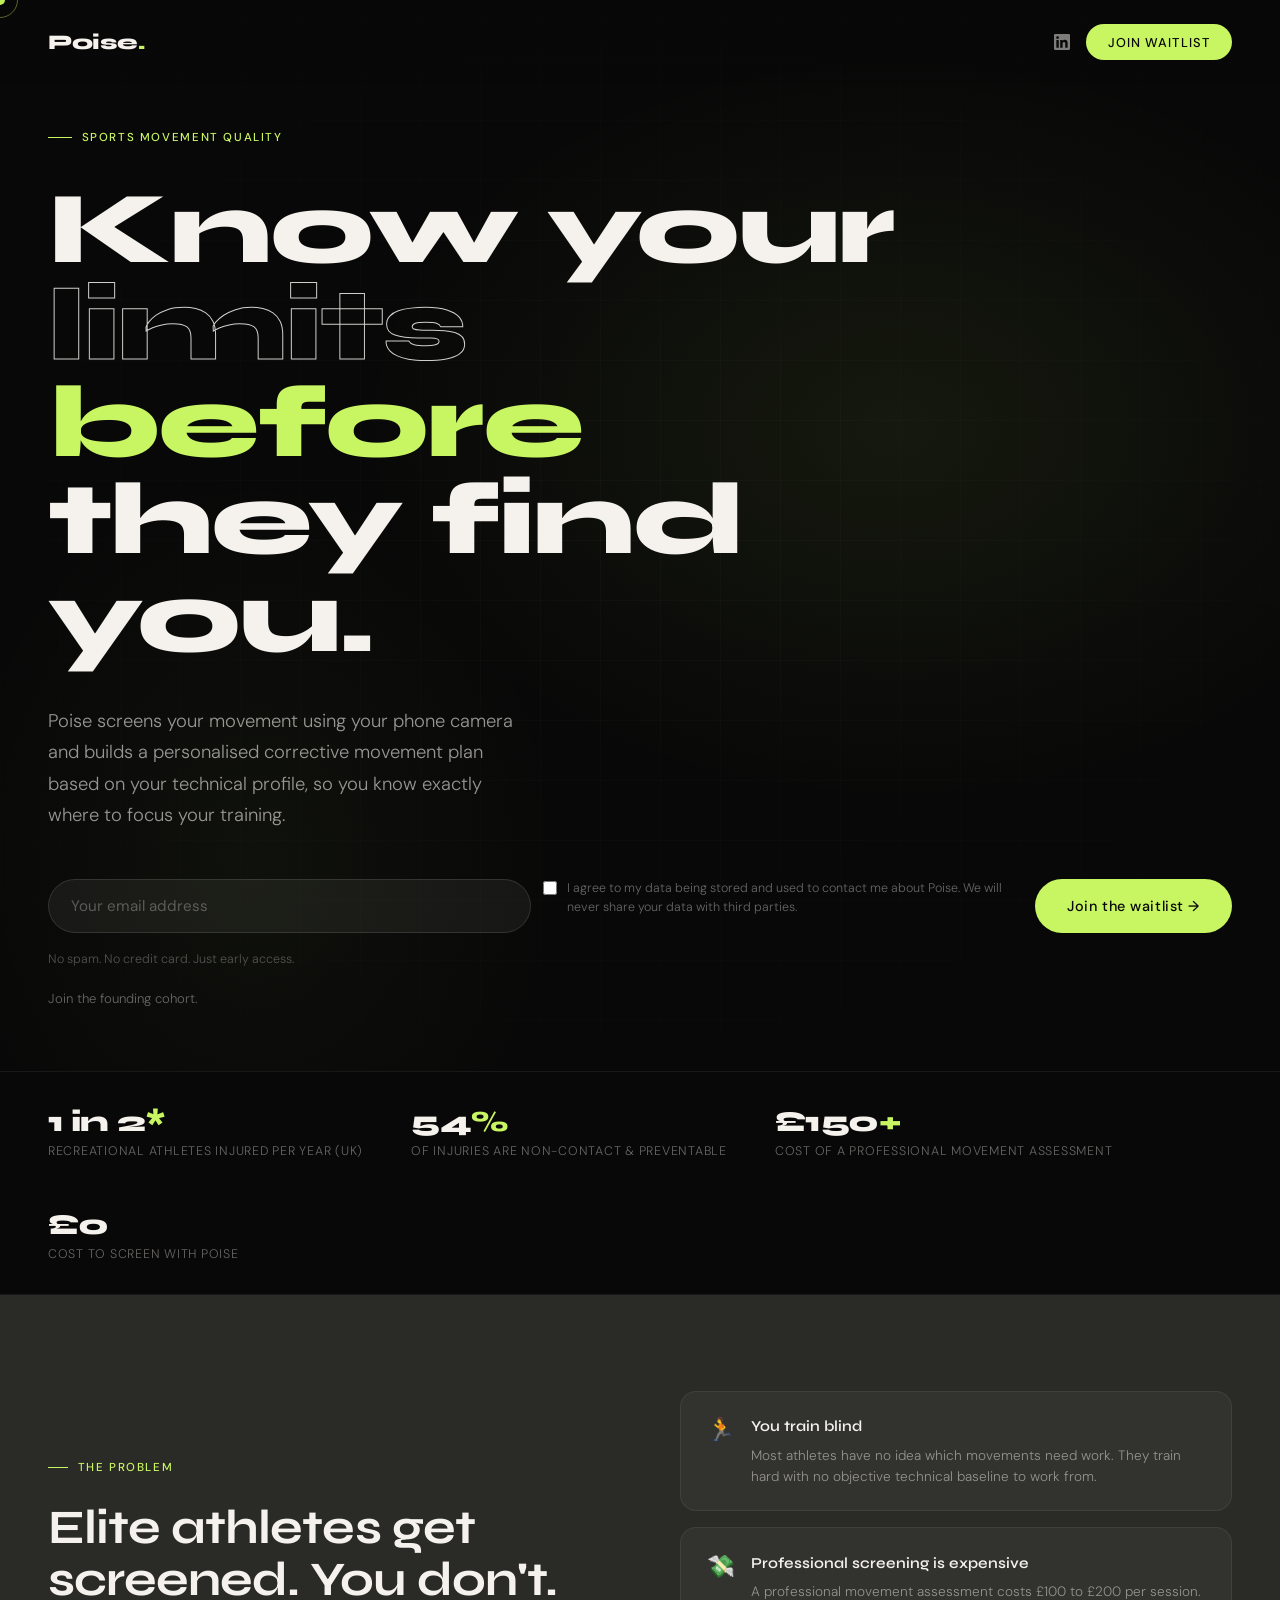
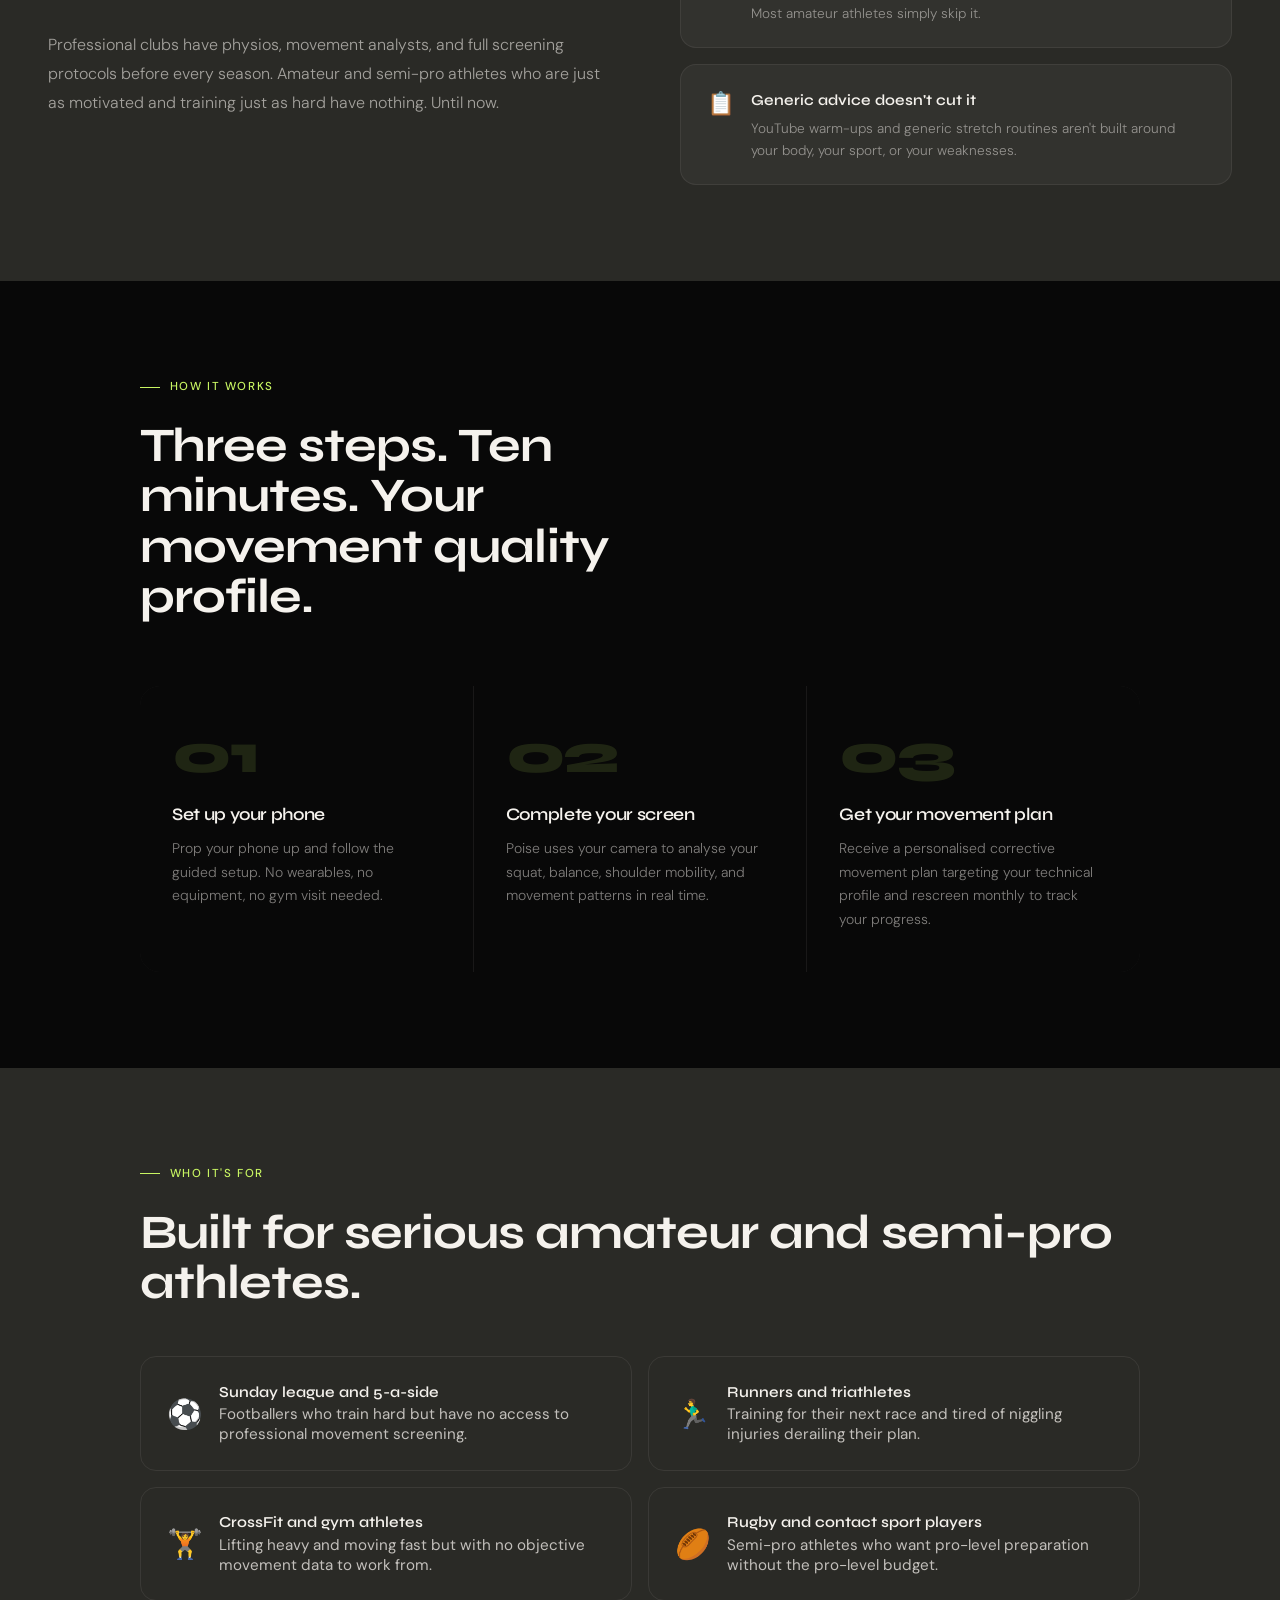
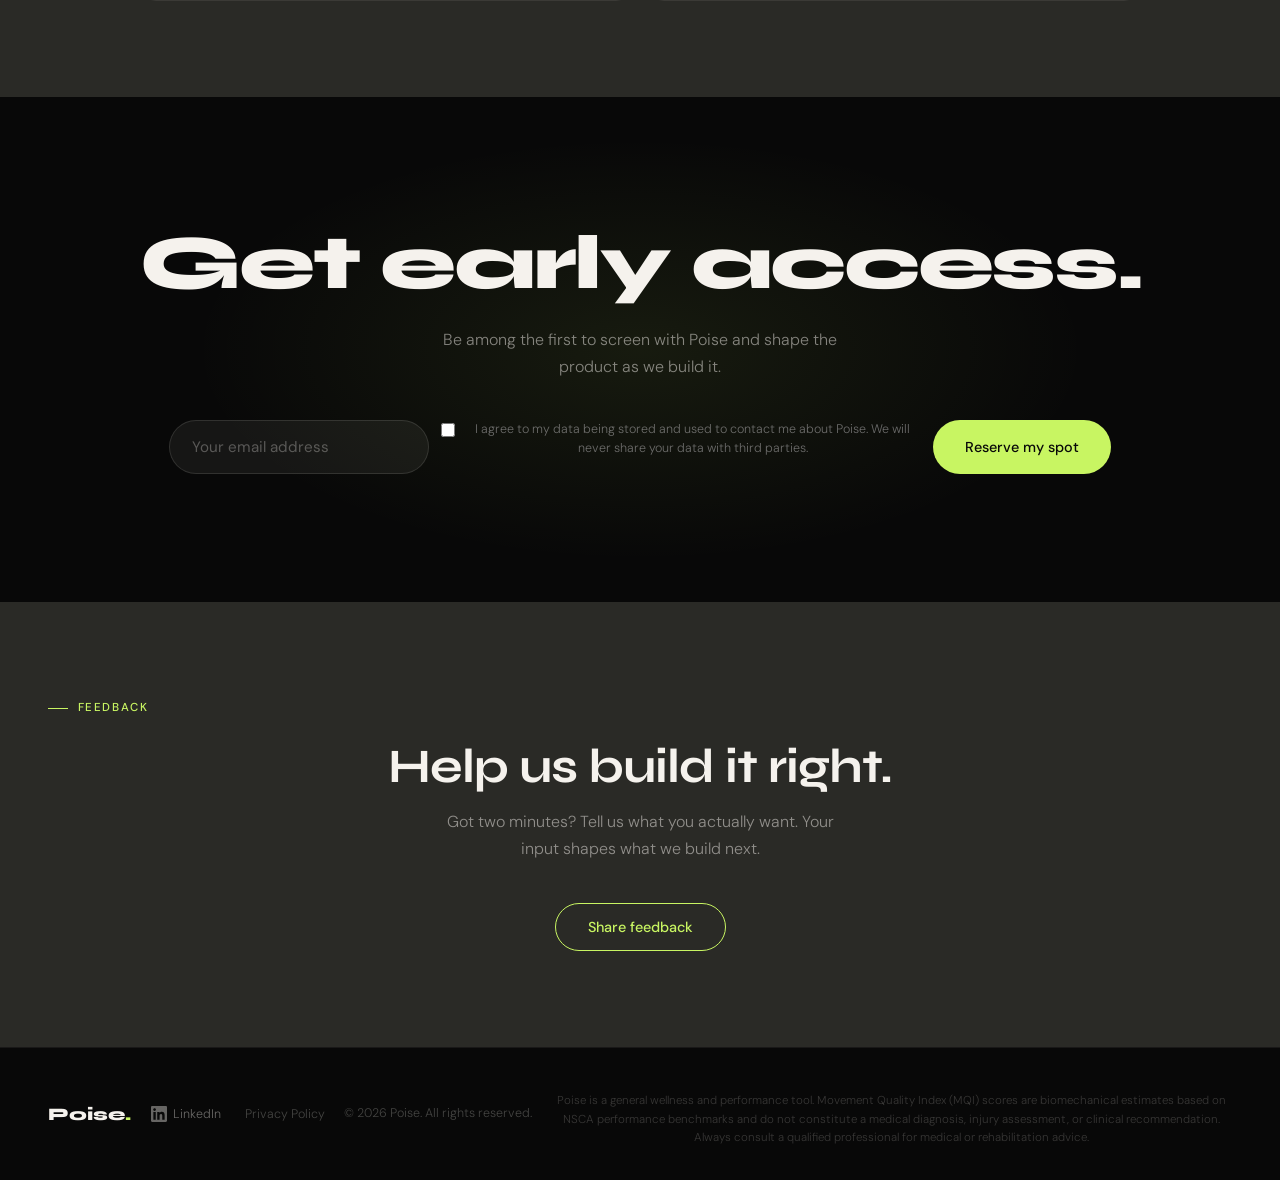
==== commit ec682bb1: "chore: legal fixes" ====
--- a/index.html
+++ b/index.html
@@ -3,24 +3,24 @@
     <head>
         <meta charset="UTF-8">
         <meta name="viewport" content="width=device-width, initial-scale=1.0">
-        <title>Poise | Free Sports Injury Prevention App</title>
-        <meta name="description" content="Screen your movement with your phone camera and get a personalised prehab plan. Know your injury risk before it finds you. Free for amateur and semi-pro athletes.">
+        <title>Poise | Free Sports Movement Screening App</title>
+        <meta name="description" content="Screen your movement with your phone camera and get a personalised corrective movement plan. Understand your movement quality based on performance benchmarks. Free for amateur and semi-pro athletes.">
         <meta name="robots" content="index, follow">
         <link rel="canonical" href="https://getpoise.app/">
 
         <!-- Open Graph -->
         <meta property="og:type" content="website">
         <meta property="og:url" content="https://getpoise.app/">
-        <meta property="og:title" content="Poise | Free Sports Injury Prevention App">
-        <meta property="og:description" content="Screen your movement with your phone camera and get a personalised prehab plan. Know your injury risk before it finds you.">
+        <meta property="og:title" content="Poise | Free Sports Movement Screening App">
+        <meta property="og:description" content="Screen your movement with your phone camera and get a personalised corrective movement plan. Understand your movement quality based on performance benchmarks.">
         <meta property="og:image" content="https://getpoise.app/images/Poise_logo.png">
         <meta property="og:site_name" content="Poise">
         <meta property="og:locale" content="en_GB">
 
         <!-- Twitter Card -->
         <meta name="twitter:card" content="summary_large_image">
-        <meta name="twitter:title" content="Poise | Free Sports Injury Prevention App">
-        <meta name="twitter:description" content="Screen your movement with your phone camera and get a personalised prehab plan. Know your injury risk before it finds you.">
+        <meta name="twitter:title" content="Poise | Free Sports Movement Screening App">
+        <meta name="twitter:description" content="Screen your movement with your phone camera and get a personalised corrective movement plan. Understand your movement quality based on performance benchmarks.">
         <meta name="twitter:image" content="https://getpoise.app/images/Poise_logo.png">
 
         <!-- Structured Data -->
@@ -30,8 +30,8 @@
             "@type": "MobileApplication",
             "name": "Poise",
             "url": "https://getpoise.app/",
-            "description": "Poise screens your movement using your phone camera and builds a personalised prehab plan so you stay on the pitch, not on the sidelines.",
-            "applicationCategory": "HealthApplication",
+            "description": "Poise screens your movement using your phone camera and builds a personalised corrective movement plan based on your technical profile.",
+            "applicationCategory": "SportsApplication",
             "operatingSystem": "iOS, Android",
             "offers": {
                 "@type": "Offer",
@@ -47,8 +47,12 @@
         </script>
 
         <link rel="stylesheet" href="styles/main.css"/>
-        <link rel="icon" type="image/png" sizes="any" href="/images/Poise_logo.png">
-        <link rel="apple-touch-icon" href="/images/Poise_logo.png">
+        <link rel="icon" type="image/x-icon" href="/favicon.ico">
+        <link rel="icon" type="image/png" sizes="32x32" href="/favicon-32x32.png">
+        <link rel="icon" type="image/png" sizes="16x16" href="/favicon-16x16.png">
+        <link rel="apple-touch-icon" sizes="180x180" href="/apple-touch-icon.png">
+        <link rel="manifest" href="/site.webmanifest">
+        <meta name="theme-color" content="#080808">
 
         <script type="text/javascript">
             (function(c,l,a,r,i,t,y){
@@ -80,7 +84,7 @@
             <div class="hero-bg"></div>
             <div class="hero-grid"></div>
 
-            <p class="hero-tag">Sports injury prevention</p>
+            <p class="hero-tag">Sports movement quality</p>
 
             <h1 class="hero-headline">
                 Know your
@@ -90,7 +94,7 @@
             </h1>
 
             <p class="hero-sub">
-                Poise screens your movement using your phone camera and builds a personalised prehab plan, so you stay on the pitch, not on the sidelines.
+                Poise screens your movement using your phone camera and builds a personalised corrective movement plan based on your technical profile, so you know exactly where to focus your training.
             </p>
 
             <div class="hero-form" id="waitlist">
@@ -129,7 +133,7 @@
             </div>
             <div class="stat-item">
                 <span class="stat-num">£150<span>+</span></span>
-                <span class="stat-label">Cost of a physio movement screen</span>
+                <span class="stat-label">Cost of a professional movement assessment</span>
             </div>
             <div class="stat-item">
                 <span class="stat-num">£0</span>
@@ -143,7 +147,7 @@
                 <p class="section-tag">The problem</p>
                 <h2 class="problem-headline">Elite athletes get screened. You don't.</h2>
                 <p class="problem-body">
-                    Professional clubs have physios, movement analysts, and full screening protocols before every season. Amateur and semi-pro athletes who are just as motivated and just as injury-prone have nothing. Until now.
+                    Professional clubs have physios, movement analysts, and full screening protocols before every season. Amateur and semi-pro athletes who are just as motivated and training just as hard have nothing. Until now.
                 </p>
             </div>
             <div class="problem-cards">
@@ -151,14 +155,14 @@
                     <div class="card-icon">🏃</div>
                     <div>
                         <p class="card-title">You train blind</p>
-                        <p class="card-desc">Most athletes have no idea which movements put them at risk. They only find out when something goes wrong</p>
+                        <p class="card-desc">Most athletes have no idea which movements need work. They train hard with no objective technical baseline to work from.</p>
                     </div>
                 </div>
                 <div class="problem-card">
                     <div class="card-icon">💸</div>
                     <div>
-                        <p class="card-title">Physio access is expensive</p>
-                        <p class="card-desc">A functional movement screen costs £100 to £200 per session. Most amateur athletes simply skip it.</p>
+                        <p class="card-title">Professional screening is expensive</p>
+                        <p class="card-desc">A professional movement assessment costs £100 to £200 per session. Most amateur athletes simply skip it.</p>
                     </div>
                 </div>
                 <div class="problem-card">
@@ -177,7 +181,7 @@
             <div class="how">
                 <p class="section-tag">How it works</p>
                 <h2 class="how-headline">
-                    Three steps. Ten minutes. Your injury risk profile.
+                    Three steps. Ten minutes. Your movement quality profile.
                 </h2>
                 <div class="steps">
                     <div class="step">
@@ -196,9 +200,9 @@
                     </div>
                     <div class="step">
                         <div class="step-num">03</div>
-                        <h3 class="step-title">Get your prehab plan</h3>
+                        <h3 class="step-title">Get your movement plan</h3>
                         <p class="step-desc">
-                            Receive an injury-specific plan targeting your exact weaknesses and rescreen monthly to track your progress.
+                            Receive a personalised corrective movement plan targeting your technical profile and rescreen monthly to track your progress.
                         </p>
                     </div>
                 </div>
@@ -215,7 +219,7 @@
                         <div class="who-emoji">⚽</div>
                         <div class="who-text">
                             <strong>Sunday league and 5-a-side</strong>
-                            Footballers who train hard but have no access to a club physio.
+                            Footballers who train hard but have no access to professional movement screening.
                         </div>
                     </div>
                     <div class="who-card">
@@ -229,7 +233,7 @@
                         <div class="who-emoji">🏋️</div>
                         <div class="who-text">
                             <strong>CrossFit and gym athletes</strong>
-                            Lifting heavy and moving fast but with nobody checking their form for injury risk.
+                            Lifting heavy and moving fast but with no objective movement data to work from.
                         </div>
                     </div>
                     <div class="who-card">
@@ -291,6 +295,7 @@
                 <a href="privacy/" class="footer-privacy">Privacy Policy</a>
             </div>
             <p class="footer-copy">© 2026 Poise. All rights reserved.</p>
+            <p class="footer-disclaimer">Poise is a general wellness and performance tool. Movement Quality Index (MQI) scores are biomechanical estimates based on NSCA performance benchmarks and do not constitute a medical diagnosis, injury assessment, or clinical recommendation. Always consult a qualified professional for medical or rehabilitation advice.</p>
         </footer>
 
         <script src="scripts/main.js"></script>
--- a/styles/main.css
+++ b/styles/main.css
@@ -803,6 +803,15 @@
 .footer-copy {
     font-size: 0.78rem;
     color: rgba(245, 242, 237, 0.25);
+}
+
+.footer-disclaimer {
+    font-size: 0.72rem;
+    color: rgba(245, 242, 237, 0.2);
+    max-width: 680px;
+    text-align: center;
+    line-height: 1.6;
+    margin-top: 0.75rem;
 }
 
 /* CTA bottom mobile */
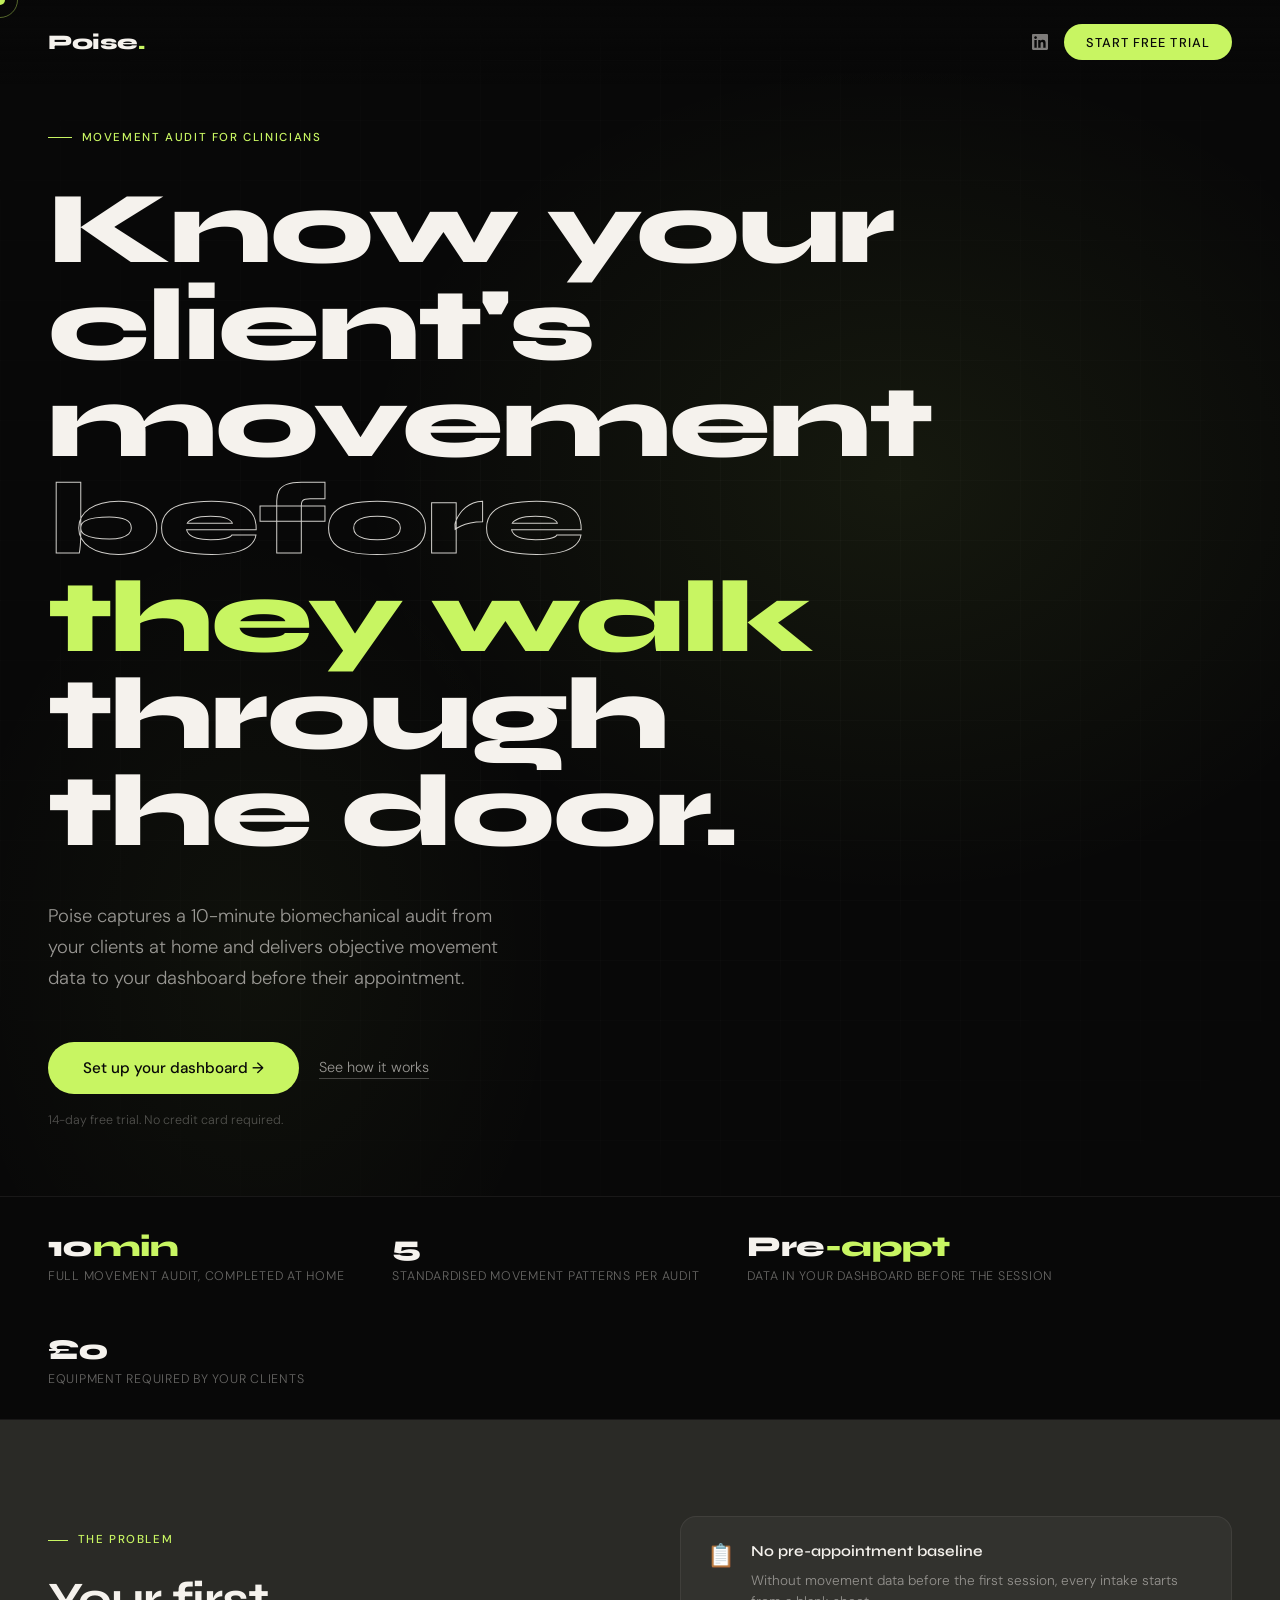
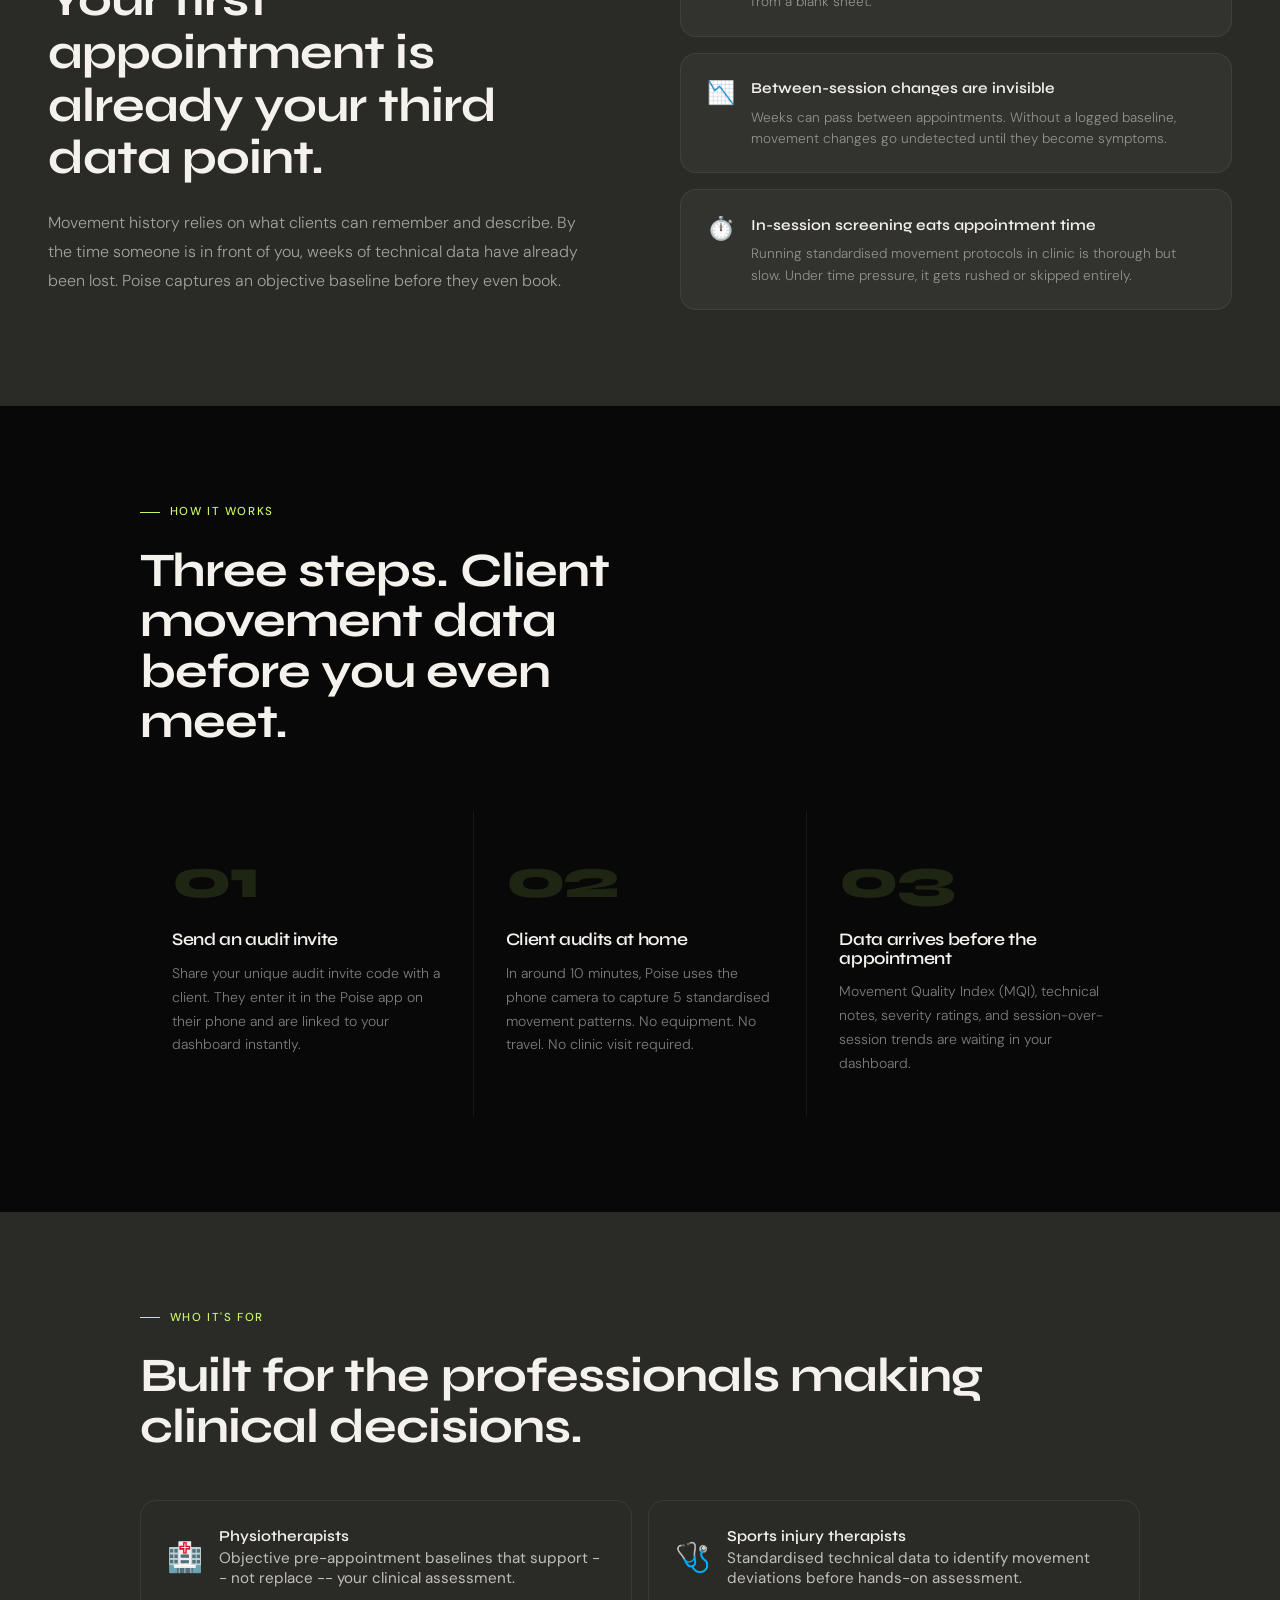
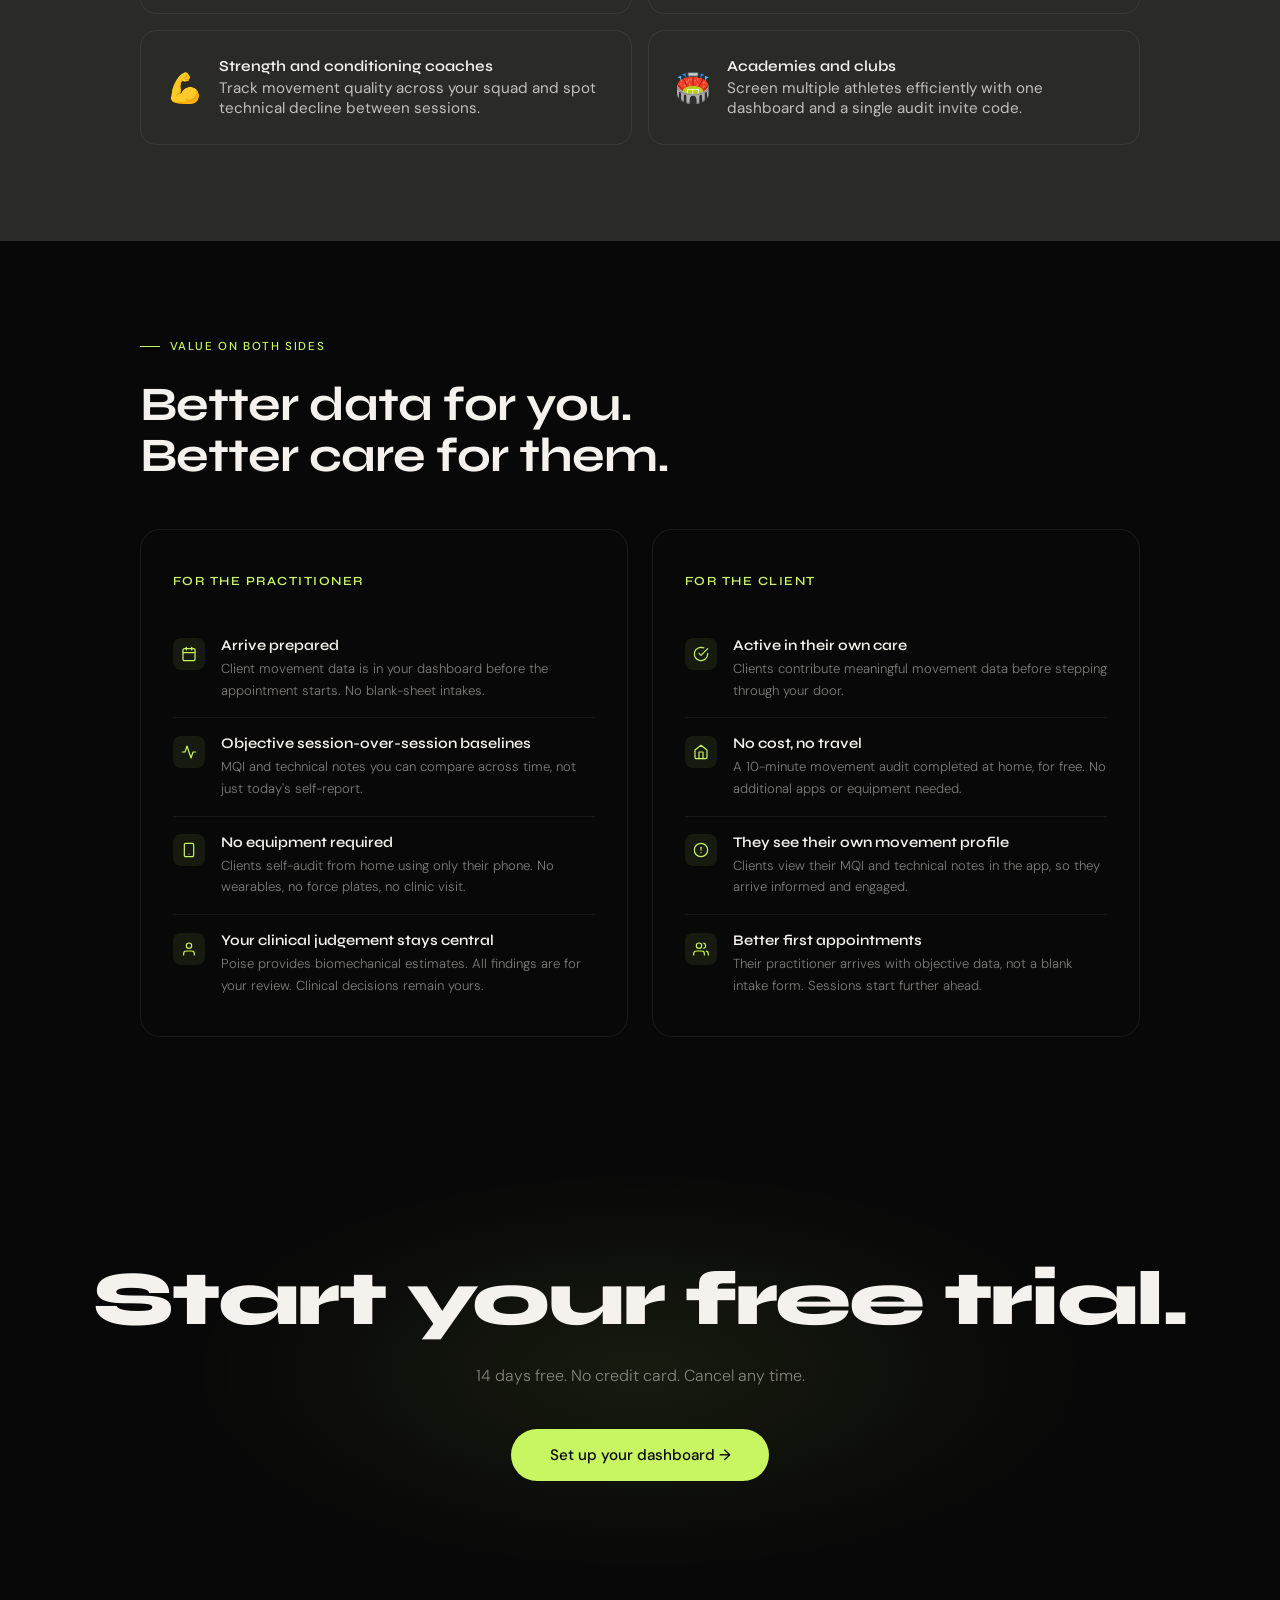
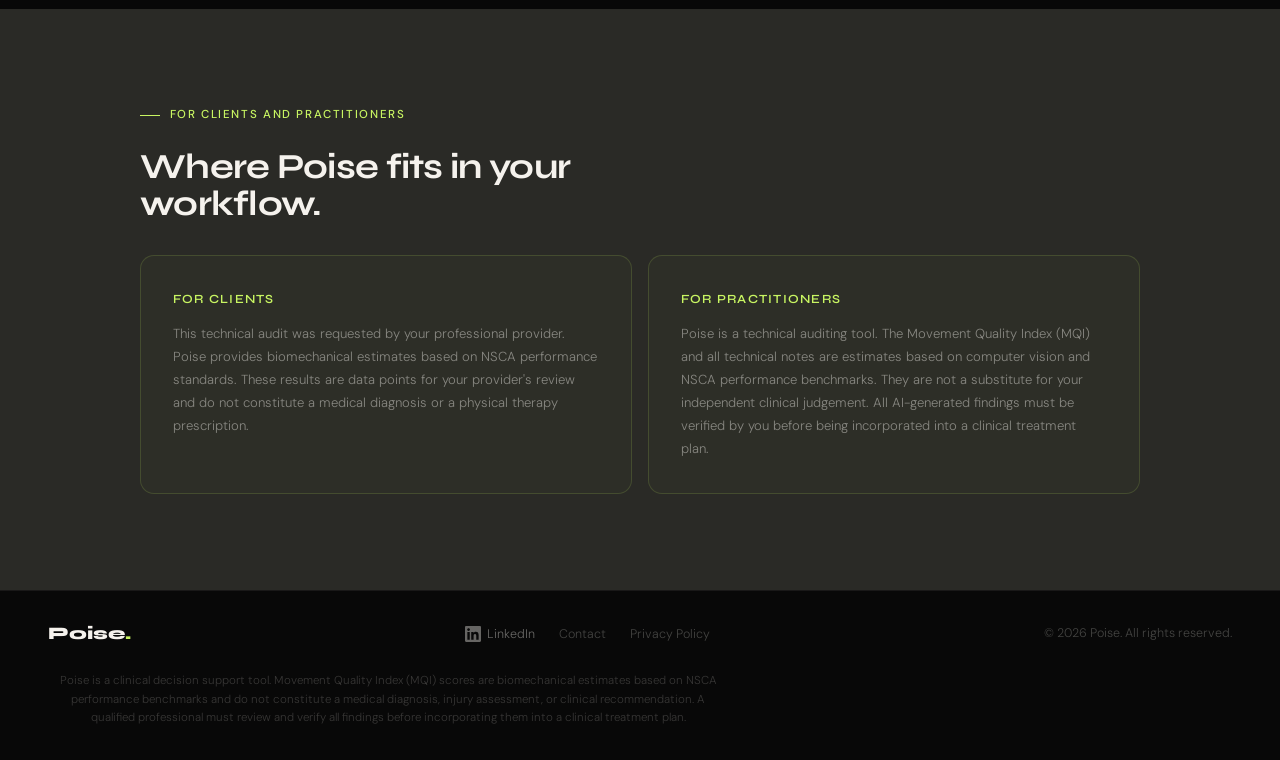
==== commit 5c310a15: "chore: more compliance issues resolved, aswell as a shift towards b2b aspect" ====
--- a/index.html
+++ b/index.html
@@ -3,41 +3,36 @@
     <head>
         <meta charset="UTF-8">
         <meta name="viewport" content="width=device-width, initial-scale=1.0">
-        <title>Poise | Free Sports Movement Screening App</title>
-        <meta name="description" content="Screen your movement with your phone camera and get a personalised corrective movement plan. Understand your movement quality based on performance benchmarks. Free for amateur and semi-pro athletes.">
+        <title>Poise | Movement Audit Tool for Clinicians and Coaches</title>
+        <meta name="description" content="Give your clients a 10-minute at-home movement audit before their appointment. Objective biomechanical data in your dashboard before they walk through the door.">
         <meta name="robots" content="index, follow">
         <link rel="canonical" href="https://getpoise.app/">
 
         <!-- Open Graph -->
         <meta property="og:type" content="website">
         <meta property="og:url" content="https://getpoise.app/">
-        <meta property="og:title" content="Poise | Free Sports Movement Screening App">
-        <meta property="og:description" content="Screen your movement with your phone camera and get a personalised corrective movement plan. Understand your movement quality based on performance benchmarks.">
+        <meta property="og:title" content="Poise | Movement Audit Tool for Clinicians and Coaches">
+        <meta property="og:description" content="Give your clients a 10-minute at-home movement audit before their appointment. Objective biomechanical data in your dashboard before they walk through the door.">
         <meta property="og:image" content="https://getpoise.app/images/Poise_logo.png">
         <meta property="og:site_name" content="Poise">
         <meta property="og:locale" content="en_GB">
 
         <!-- Twitter Card -->
         <meta name="twitter:card" content="summary_large_image">
-        <meta name="twitter:title" content="Poise | Free Sports Movement Screening App">
-        <meta name="twitter:description" content="Screen your movement with your phone camera and get a personalised corrective movement plan. Understand your movement quality based on performance benchmarks.">
+        <meta name="twitter:title" content="Poise | Movement Audit Tool for Clinicians and Coaches">
+        <meta name="twitter:description" content="Give your clients a 10-minute at-home movement audit before their appointment. Objective biomechanical data in your dashboard before they walk through the door.">
         <meta name="twitter:image" content="https://getpoise.app/images/Poise_logo.png">
 
         <!-- Structured Data -->
         <script type="application/ld+json">
         {
             "@context": "https://schema.org",
-            "@type": "MobileApplication",
+            "@type": "SoftwareApplication",
             "name": "Poise",
             "url": "https://getpoise.app/",
-            "description": "Poise screens your movement using your phone camera and builds a personalised corrective movement plan based on your technical profile.",
-            "applicationCategory": "SportsApplication",
-            "operatingSystem": "iOS, Android",
-            "offers": {
-                "@type": "Offer",
-                "price": "0",
-                "priceCurrency": "GBP"
-            },
+            "description": "Poise is a clinical decision support tool that captures biomechanical baselines from clients at home and delivers objective movement data to practitioners before appointments.",
+            "applicationCategory": "HealthApplication",
+            "operatingSystem": "iOS",
             "publisher": {
                 "@type": "Organization",
                 "name": "Poise",
@@ -65,8 +60,8 @@
     <body>
 
         <!-- Cursor -->
-         <div class="cursor" id="cursor"></div>
-         <div class="cursor-ring" id="cursor-ring"></div>
+        <div class="cursor" id="cursor"></div>
+        <div class="cursor-ring" id="cursor-ring"></div>
 
         <!-- Nav -->
         <nav id="nav">
@@ -75,7 +70,7 @@
                 <a href="https://linkedin.com/company/poiseapp" target="_blank" rel="noopener" class="nav-linkedin" aria-label="Poise on LinkedIn">
                     <svg xmlns="http://www.w3.org/2000/svg" viewBox="0 0 24 24" fill="currentColor" width="16" height="16"><path d="M20.447 20.452h-3.554v-5.569c0-1.328-.027-3.037-1.852-3.037-1.853 0-2.136 1.445-2.136 2.939v5.667H9.351V9h3.414v1.561h.046c.477-.9 1.637-1.85 3.37-1.85 3.601 0 4.267 2.37 4.267 5.455v6.286zM5.337 7.433c-1.144 0-2.063-.926-2.063-2.065 0-1.138.92-2.063 2.063-2.063 1.14 0 2.064.925 2.064 2.063 0 1.139-.925 2.065-2.064 2.065zm1.782 13.019H3.555V9h3.564v11.452zM22.225 0H1.771C.792 0 0 .774 0 1.729v20.542C0 23.227.792 24 1.771 24h20.451C23.2 24 24 23.227 24 22.271V1.729C24 .774 23.2 0 22.222 0h.003z"/></svg>
                 </a>
-                <a href="#cta" class="nav-cta">Join Waitlist</a>
+                <a href="/pro/" class="nav-cta">Start free trial</a>
             </div>
         </nav>
 
@@ -84,165 +79,246 @@
             <div class="hero-bg"></div>
             <div class="hero-grid"></div>
 
-            <p class="hero-tag">Sports movement quality</p>
+            <p class="hero-tag">Movement audit for clinicians</p>
 
             <h1 class="hero-headline">
-                Know your
-                <em>limits</em>
-                <span class="accent-word">before</span>
-                they find you.
+                Know your client's movement
+                <em>before</em>
+                <span class="accent-word">they walk</span>
+                through the door.
             </h1>
 
             <p class="hero-sub">
-                Poise screens your movement using your phone camera and builds a personalised corrective movement plan based on your technical profile, so you know exactly where to focus your training.
+                Poise captures a 10-minute biomechanical audit from your clients at home and delivers objective movement data to your dashboard before their appointment.
             </p>
 
-            <div class="hero-form" id="waitlist">
-                <input
-                    type="email"
-                    id="hero-email"
-                    placeholder="Your email address"
-                    autocomplete="off"
-                />
-                <label class="gdpr-label">
-                    <input type="checkbox" id="hero-gdpr" />
-                    <span>I agree to my data being stored and used to contact me about Poise.
-                    We will never share your data with third parties.</span>
-                </label>
-                <button onclick="handleSignup('hero-email', 'hero-success')">
-                    Join the waitlist →
-                </button>
-            </div>
-            <p class="hero-note">No spam. No credit card. Just early access.</p>
-            <p class="success-msg" id="hero-success">✓ You're on the list. We'll be in touch. </p>
-
-            <div class="waitlist-count">
-                <span>Join the founding cohort.</span>
-            </div>
+            <div class="hero-actions">
+                <a href="/pro/" class="hero-btn-primary">Set up your dashboard &rarr;</a>
+                <a href="#how" class="hero-btn-ghost">See how it works</a>
+            </div>
+            <p class="hero-note">14-day free trial. No credit card required.</p>
         </section>
 
         <!-- Stats -->
         <div class="stats reveal" id="stats">
             <div class="stat-item">
-                <span class="stat-num">1 in 2<span>*</span></span>
-                <span class="stat-label">Recreational athletes injured per year (UK)</span>
+                <span class="stat-num">10<span>min</span></span>
+                <span class="stat-label">Full movement audit, completed at home</span>
             </div>
             <div class="stat-item">
-                <span class="stat-num">54<span>%</span></span>
-                <span class="stat-label">Of injuries are non-contact & preventable</span>
+                <span class="stat-num">5</span>
+                <span class="stat-label">Standardised movement patterns per audit</span>
             </div>
             <div class="stat-item">
-                <span class="stat-num">£150<span>+</span></span>
-                <span class="stat-label">Cost of a professional movement assessment</span>
+                <span class="stat-num">Pre<span>-appt</span></span>
+                <span class="stat-label">Data in your dashboard before the session</span>
             </div>
             <div class="stat-item">
                 <span class="stat-num">£0</span>
-                <span class="stat-label">Cost to screen with Poise</span>
+                <span class="stat-label">Equipment required by your clients</span>
             </div>
         </div>
 
-        <!-- Problem-->
+        <!-- Problem -->
         <section class="problem reveal" id="problem">
             <div>
                 <p class="section-tag">The problem</p>
-                <h2 class="problem-headline">Elite athletes get screened. You don't.</h2>
+                <h2 class="problem-headline">Your first appointment is already your third data point.</h2>
                 <p class="problem-body">
-                    Professional clubs have physios, movement analysts, and full screening protocols before every season. Amateur and semi-pro athletes who are just as motivated and training just as hard have nothing. Until now.
+                    Movement history relies on what clients can remember and describe. By the time someone is in front of you, weeks of technical data have already been lost. Poise captures an objective baseline before they even book.
                 </p>
             </div>
             <div class="problem-cards">
-                <div class="problem-card">
-                    <div class="card-icon">🏃</div>
-                    <div>
-                        <p class="card-title">You train blind</p>
-                        <p class="card-desc">Most athletes have no idea which movements need work. They train hard with no objective technical baseline to work from.</p>
-                    </div>
-                </div>
-                <div class="problem-card">
-                    <div class="card-icon">💸</div>
-                    <div>
-                        <p class="card-title">Professional screening is expensive</p>
-                        <p class="card-desc">A professional movement assessment costs £100 to £200 per session. Most amateur athletes simply skip it.</p>
-                    </div>
-                </div>
                 <div class="problem-card">
                     <div class="card-icon">📋</div>
                     <div>
-                        <p class="card-title">Generic advice doesn't cut it</p>
-                        <p class="card-desc">YouTube warm-ups and generic stretch routines aren't built around your body, your sport, or your weaknesses.</p>
+                        <p class="card-title">No pre-appointment baseline</p>
+                        <p class="card-desc">Without movement data before the first session, every intake starts from a blank sheet.</p>
+                    </div>
+                </div>
+                <div class="problem-card">
+                    <div class="card-icon">📉</div>
+                    <div>
+                        <p class="card-title">Between-session changes are invisible</p>
+                        <p class="card-desc">Weeks can pass between appointments. Without a logged baseline, movement changes go undetected until they become symptoms.</p>
+                    </div>
+                </div>
+                <div class="problem-card">
+                    <div class="card-icon">⏱️</div>
+                    <div>
+                        <p class="card-title">In-session screening eats appointment time</p>
+                        <p class="card-desc">Running standardised movement protocols in clinic is thorough but slow. Under time pressure, it gets rushed or skipped entirely.</p>
                     </div>
                 </div>
             </div>
         </section>
 
         <!-- How it works -->
-        
         <section class="how-section reveal" id="how">
             <div class="how">
                 <p class="section-tag">How it works</p>
                 <h2 class="how-headline">
-                    Three steps. Ten minutes. Your movement quality profile.
+                    Three steps. Client movement data before you even meet.
                 </h2>
                 <div class="steps">
                     <div class="step">
                         <div class="step-num">01</div>
-                        <h3 class="step-title">Set up your phone</h3>
+                        <h3 class="step-title">Send an audit invite</h3>
                         <p class="step-desc">
-                            Prop your phone up and follow the guided setup. No wearables, no equipment, no gym visit needed.
+                            Share your unique audit invite code with a client. They enter it in the Poise app on their phone and are linked to your dashboard instantly.
                         </p>
                     </div>
                     <div class="step">
                         <div class="step-num">02</div>
-                        <h3 class="step-title">Complete your screen</h3>
+                        <h3 class="step-title">Client audits at home</h3>
                         <p class="step-desc">
-                            Poise uses your camera to analyse your squat, balance, shoulder mobility, and movement patterns in real time.
+                            In around 10 minutes, Poise uses the phone camera to capture 5 standardised movement patterns. No equipment. No travel. No clinic visit required.
                         </p>
                     </div>
                     <div class="step">
                         <div class="step-num">03</div>
-                        <h3 class="step-title">Get your movement plan</h3>
+                        <h3 class="step-title">Data arrives before the appointment</h3>
                         <p class="step-desc">
-                            Receive a personalised corrective movement plan targeting your technical profile and rescreen monthly to track your progress.
+                            Movement Quality Index (MQI), technical notes, severity ratings, and session-over-session trends are waiting in your dashboard.
                         </p>
                     </div>
                 </div>
             </div>
-        </section> 
+        </section>
 
         <!-- Who it's for -->
         <section class="who reveal" id="who">
             <div class="who-inner">
                 <p class="section-tag">Who it's for</p>
-                <h2 class="who-headline">Built for serious amateur and semi-pro athletes.</h2>
+                <h2 class="who-headline">Built for the professionals making clinical decisions.</h2>
                 <div class="who-grid">
                     <div class="who-card">
-                        <div class="who-emoji">⚽</div>
+                        <div class="who-emoji">🏥</div>
                         <div class="who-text">
-                            <strong>Sunday league and 5-a-side</strong>
-                            Footballers who train hard but have no access to professional movement screening.
+                            <strong>Physiotherapists</strong>
+                            Objective pre-appointment baselines that support -- not replace -- your clinical assessment.
                         </div>
                     </div>
                     <div class="who-card">
-                        <div class="who-emoji">🏃‍♂️</div>
+                        <div class="who-emoji">🩺</div>
                         <div class="who-text">
-                            <strong>Runners and triathletes</strong>
-                            Training for their next race and tired of niggling injuries derailing their plan.
+                            <strong>Sports injury therapists</strong>
+                            Standardised technical data to identify movement deviations before hands-on assessment.
                         </div>
                     </div>
                     <div class="who-card">
-                        <div class="who-emoji">🏋️</div>
+                        <div class="who-emoji">💪</div>
                         <div class="who-text">
-                            <strong>CrossFit and gym athletes</strong>
-                            Lifting heavy and moving fast but with no objective movement data to work from.
+                            <strong>Strength and conditioning coaches</strong>
+                            Track movement quality across your squad and spot technical decline between sessions.
                         </div>
                     </div>
                     <div class="who-card">
-                        <div class="who-emoji">🏉</div>
+                        <div class="who-emoji">🏟️</div>
                         <div class="who-text">
-                            <strong>Rugby and contact sport players</strong>
-                            Semi-pro athletes who want pro-level preparation without the pro-level budget.
-                        </div>
-                    </div>
+                            <strong>Academies and clubs</strong>
+                            Screen multiple athletes efficiently with one dashboard and a single audit invite code.
+                        </div>
+                    </div>
+                </div>
+            </div>
+        </section>
+
+        <!-- Benefits for both sides -->
+        <section class="benefits reveal" id="benefits">
+            <div class="benefits-inner">
+                <p class="section-tag">Value on both sides</p>
+                <h2 class="benefits-headline">Better data for you. Better care for them.</h2>
+                <div class="benefits-split">
+
+                    <div class="benefits-side">
+                        <p class="benefits-side-title">For the practitioner</p>
+
+                        <div class="benefit-item">
+                            <div class="benefit-icon">
+                                <svg xmlns="http://www.w3.org/2000/svg" width="16" height="16" viewBox="0 0 24 24" fill="none" stroke="currentColor" stroke-width="1.8" stroke-linecap="round" stroke-linejoin="round"><rect x="3" y="4" width="18" height="18" rx="2"/><line x1="16" y1="2" x2="16" y2="6"/><line x1="8" y1="2" x2="8" y2="6"/><line x1="3" y1="10" x2="21" y2="10"/></svg>
+                            </div>
+                            <div class="benefit-text">
+                                <strong>Arrive prepared</strong>
+                                <p>Client movement data is in your dashboard before the appointment starts. No blank-sheet intakes.</p>
+                            </div>
+                        </div>
+
+                        <div class="benefit-item">
+                            <div class="benefit-icon">
+                                <svg xmlns="http://www.w3.org/2000/svg" width="16" height="16" viewBox="0 0 24 24" fill="none" stroke="currentColor" stroke-width="1.8" stroke-linecap="round" stroke-linejoin="round"><polyline points="22 12 18 12 15 21 9 3 6 12 2 12"/></svg>
+                            </div>
+                            <div class="benefit-text">
+                                <strong>Objective session-over-session baselines</strong>
+                                <p>MQI and technical notes you can compare across time, not just today's self-report.</p>
+                            </div>
+                        </div>
+
+                        <div class="benefit-item">
+                            <div class="benefit-icon">
+                                <svg xmlns="http://www.w3.org/2000/svg" width="16" height="16" viewBox="0 0 24 24" fill="none" stroke="currentColor" stroke-width="1.8" stroke-linecap="round" stroke-linejoin="round"><rect x="5" y="2" width="14" height="20" rx="2"/><line x1="12" y1="18" x2="12.01" y2="18"/></svg>
+                            </div>
+                            <div class="benefit-text">
+                                <strong>No equipment required</strong>
+                                <p>Clients self-audit from home using only their phone. No wearables, no force plates, no clinic visit.</p>
+                            </div>
+                        </div>
+
+                        <div class="benefit-item">
+                            <div class="benefit-icon">
+                                <svg xmlns="http://www.w3.org/2000/svg" width="16" height="16" viewBox="0 0 24 24" fill="none" stroke="currentColor" stroke-width="1.8" stroke-linecap="round" stroke-linejoin="round"><path d="M20 21v-2a4 4 0 0 0-4-4H8a4 4 0 0 0-4 4v2"/><circle cx="12" cy="7" r="4"/></svg>
+                            </div>
+                            <div class="benefit-text">
+                                <strong>Your clinical judgement stays central</strong>
+                                <p>Poise provides biomechanical estimates. All findings are for your review. Clinical decisions remain yours.</p>
+                            </div>
+                        </div>
+                    </div>
+
+                    <div class="benefits-side">
+                        <p class="benefits-side-title">For the client</p>
+
+                        <div class="benefit-item">
+                            <div class="benefit-icon">
+                                <svg xmlns="http://www.w3.org/2000/svg" width="16" height="16" viewBox="0 0 24 24" fill="none" stroke="currentColor" stroke-width="1.8" stroke-linecap="round" stroke-linejoin="round"><path d="M22 11.08V12a10 10 0 1 1-5.93-9.14"/><polyline points="22 4 12 14.01 9 11.01"/></svg>
+                            </div>
+                            <div class="benefit-text">
+                                <strong>Active in their own care</strong>
+                                <p>Clients contribute meaningful movement data before stepping through your door.</p>
+                            </div>
+                        </div>
+
+                        <div class="benefit-item">
+                            <div class="benefit-icon">
+                                <svg xmlns="http://www.w3.org/2000/svg" width="16" height="16" viewBox="0 0 24 24" fill="none" stroke="currentColor" stroke-width="1.8" stroke-linecap="round" stroke-linejoin="round"><path d="M3 9l9-7 9 7v11a2 2 0 0 1-2 2H5a2 2 0 0 1-2-2z"/><polyline points="9 22 9 12 15 12 15 22"/></svg>
+                            </div>
+                            <div class="benefit-text">
+                                <strong>No cost, no travel</strong>
+                                <p>A 10-minute movement audit completed at home, for free. No additional apps or equipment needed.</p>
+                            </div>
+                        </div>
+
+                        <div class="benefit-item">
+                            <div class="benefit-icon">
+                                <svg xmlns="http://www.w3.org/2000/svg" width="16" height="16" viewBox="0 0 24 24" fill="none" stroke="currentColor" stroke-width="1.8" stroke-linecap="round" stroke-linejoin="round"><circle cx="12" cy="12" r="10"/><line x1="12" y1="8" x2="12" y2="12"/><line x1="12" y1="16" x2="12.01" y2="16"/></svg>
+                            </div>
+                            <div class="benefit-text">
+                                <strong>They see their own movement profile</strong>
+                                <p>Clients view their MQI and technical notes in the app, so they arrive informed and engaged.</p>
+                            </div>
+                        </div>
+
+                        <div class="benefit-item">
+                            <div class="benefit-icon">
+                                <svg xmlns="http://www.w3.org/2000/svg" width="16" height="16" viewBox="0 0 24 24" fill="none" stroke="currentColor" stroke-width="1.8" stroke-linecap="round" stroke-linejoin="round"><path d="M17 21v-2a4 4 0 0 0-4-4H5a4 4 0 0 0-4 4v2"/><circle cx="9" cy="7" r="4"/><path d="M23 21v-2a4 4 0 0 0-3-3.87"/><path d="M16 3.13a4 4 0 0 1 0 7.75"/></svg>
+                            </div>
+                            <div class="benefit-text">
+                                <strong>Better first appointments</strong>
+                                <p>Their practitioner arrives with objective data, not a blank intake form. Sessions start further ahead.</p>
+                            </div>
+                        </div>
+                    </div>
+
                 </div>
             </div>
         </section>
@@ -250,38 +326,29 @@
         <!-- Bottom CTA -->
         <section class="cta-bottom reveal" id="cta">
             <div class="cta-bottom-bg"></div>
-            <h2 class="cta-bottom-headline">Get early access.</h2>
+            <h2 class="cta-bottom-headline">Start your free trial.</h2>
             <p class="cta-bottom-sub">
-                Be among the first to screen with Poise and shape 
-                the product as we build it.
+                14 days free. No credit card. Cancel any time.
             </p>
-            <div class="cta-bottom-form">
-                <input
-                    type="email"
-                    id="bottom-email"
-                    placeholder="Your email address"
-                    autocomplete="off"
-                />
-                <label class="gdpr-label">
-                    <input type="checkbox" id="bottom-gdpr" />
-                    <span>I agree to my data being stored and used to contact me about Poise.
-                    We will never share your data with third parties.</span>
-                </label>
-                <button onclick="handleSignup('bottom-email', 'bottom-success')">
-                    Reserve my spot
-                </button>
-            </div>
-            <p class="success-msg" id="bottom-success">
-                ✓ You're on the list. We'll be in touch.
-            </p>
-        </section>
-
-        <!-- Feedback -->
-        <section class="feedback reveal" id="feedback">
-            <p class="section-tag">Feedback</p>
-            <h2 class="feedback-headline">Help us build it right.</h2>
-            <p class="feedback-sub">Got two minutes? Tell us what you actually want. Your input shapes what we build next.</p>
-            <a href="https://docs.google.com/forms/d/e/1FAIpQLSdbvQH1C7bM01DqBk6PqBTpetfb0e7wR6LsToS_a5RvTAk-oQ/viewform?usp=dialog" target="_blank" rel="noopener" class="feedback-btn">Share feedback</a>
+            <a href="/pro/" class="cta-bottom-btn">Set up your dashboard &rarr;</a>
+        </section>
+
+        <!-- Client disclaimer -->
+        <section class="disclaimer reveal" id="disclaimer">
+            <div class="disclaimer-inner">
+                <p class="section-tag">For clients and practitioners</p>
+                <h2 class="disclaimer-headline">Where Poise fits in your workflow.</h2>
+                <div class="disclaimer-split">
+                    <div class="disclaimer-box">
+                        <p class="disclaimer-box-label">For clients</p>
+                        <p>This technical audit was requested by your professional provider. Poise provides biomechanical estimates based on NSCA performance standards. These results are data points for your provider's review and do not constitute a medical diagnosis or a physical therapy prescription.</p>
+                    </div>
+                    <div class="disclaimer-box">
+                        <p class="disclaimer-box-label">For practitioners</p>
+                        <p>Poise is a technical auditing tool. The Movement Quality Index (MQI) and all technical notes are estimates based on computer vision and NSCA performance benchmarks. They are not a substitute for your independent clinical judgement. All AI-generated findings must be verified by you before being incorporated into a clinical treatment plan.</p>
+                    </div>
+                </div>
+            </div>
         </section>
 
         <!-- Footer -->
@@ -292,13 +359,13 @@
                     <svg xmlns="http://www.w3.org/2000/svg" viewBox="0 0 24 24" fill="currentColor" width="16" height="16"><path d="M20.447 20.452h-3.554v-5.569c0-1.328-.027-3.037-1.852-3.037-1.853 0-2.136 1.445-2.136 2.939v5.667H9.351V9h3.414v1.561h.046c.477-.9 1.637-1.85 3.37-1.85 3.601 0 4.267 2.37 4.267 5.455v6.286zM5.337 7.433c-1.144 0-2.063-.926-2.063-2.065 0-1.138.92-2.063 2.063-2.063 1.14 0 2.064.925 2.064 2.063 0 1.139-.925 2.065-2.064 2.065zm1.782 13.019H3.555V9h3.564v11.452zM22.225 0H1.771C.792 0 0 .774 0 1.729v20.542C0 23.227.792 24 1.771 24h20.451C23.2 24 24 23.227 24 22.271V1.729C24 .774 23.2 0 22.222 0h.003z"/></svg>
                     LinkedIn
                 </a>
+                <a href="mailto:hello@getpoise.app" class="footer-privacy">Contact</a>
                 <a href="privacy/" class="footer-privacy">Privacy Policy</a>
             </div>
-            <p class="footer-copy">© 2026 Poise. All rights reserved.</p>
-            <p class="footer-disclaimer">Poise is a general wellness and performance tool. Movement Quality Index (MQI) scores are biomechanical estimates based on NSCA performance benchmarks and do not constitute a medical diagnosis, injury assessment, or clinical recommendation. Always consult a qualified professional for medical or rehabilitation advice.</p>
+            <p class="footer-copy">&copy; 2026 Poise. All rights reserved.</p>
+            <p class="footer-disclaimer">Poise is a clinical decision support tool. Movement Quality Index (MQI) scores are biomechanical estimates based on NSCA performance benchmarks and do not constitute a medical diagnosis, injury assessment, or clinical recommendation. A qualified professional must review and verify all findings before incorporating them into a clinical treatment plan.</p>
         </footer>
 
         <script src="scripts/main.js"></script>
-        <iframe name="hidden-iframe" style="display:none;"></iframe>
     </body>
-</html>+</html>
--- a/styles/main.css
+++ b/styles/main.css
@@ -208,7 +208,56 @@
     animation: fadeUp 0.8s ease 0.6s forwards;
 }
 
-/*  Waitlist form  */
+/* Hero actions (B2B CTA buttons) */
+.hero-actions {
+    margin-top: 3rem;
+    display: flex;
+    align-items: center;
+    gap: 1.2rem;
+    flex-wrap: wrap;
+    opacity: 0;
+    animation: fadeUp 0.8s ease 0.8s forwards;
+}
+
+.hero-btn-primary {
+    background: var(--accent);
+    color: var(--black);
+    font-family: 'DM Sans', sans-serif;
+    font-size: 0.95rem;
+    font-weight: 500;
+    padding: 1rem 2.2rem;
+    border-radius: 100px;
+    transition: background 0.2s, transform 0.15s;
+    white-space: nowrap;
+}
+
+.hero-btn-primary:hover {
+    background: var(--accent-dark);
+    transform: translateY(-1px);
+}
+
+.hero-btn-ghost {
+    font-size: 0.9rem;
+    color: rgba(245,242,237,0.6);
+    border-bottom: 1px solid rgba(245,242,237,0.25);
+    padding-bottom: 2px;
+    transition: color 0.2s, border-color 0.2s;
+    white-space: nowrap;
+}
+
+.hero-btn-ghost:hover {
+    color: var(--white);
+    border-color: rgba(245,242,237,0.6);
+}
+
+@media (max-width: 768px) {
+    .hero-actions {
+        flex-direction: column;
+        align-items: flex-start;
+    }
+}
+
+/*  Waitlist form (kept for reference, no longer used on main page) */
 .hero-form {
     margin-top: 3rem;
     display: flex;
@@ -840,6 +889,178 @@
         flex-direction: column;
         align-items: flex-start;
         gap: 0.75rem;
+    }
+}
+
+/* Benefits for both sides */
+.benefits {
+    padding: 6rem 3rem;
+}
+
+.benefits-inner {
+    max-width: 1000px;
+    margin: 0 auto;
+}
+
+.benefits-headline {
+    font-family: 'Syne', sans-serif;
+    font-size: clamp(2rem, 4vw, 3rem);
+    font-weight: 700;
+    margin-bottom: 3rem;
+    max-width: 560px;
+}
+
+.benefits-split {
+    display: grid;
+    grid-template-columns: 1fr 1fr;
+    gap: 1.5rem;
+}
+
+.benefits-side {
+    border: 1px solid rgba(245,242,237,0.08);
+    border-radius: 20px;
+    padding: 2.5rem 2rem;
+}
+
+.benefits-side-title {
+    font-family: 'Syne', sans-serif;
+    font-weight: 600;
+    font-size: 0.78rem;
+    letter-spacing: 0.12em;
+    text-transform: uppercase;
+    color: var(--accent);
+    margin-bottom: 1.8rem;
+}
+
+.benefit-item {
+    display: flex;
+    gap: 1rem;
+    align-items: flex-start;
+    padding: 1rem 0;
+    border-bottom: 1px solid rgba(245,242,237,0.06);
+}
+
+.benefit-item:last-child {
+    border-bottom: none;
+    padding-bottom: 0;
+}
+
+.benefit-icon {
+    width: 32px;
+    height: 32px;
+    border-radius: 8px;
+    background: rgba(200,245,98,0.08);
+    display: flex;
+    align-items: center;
+    justify-content: center;
+    color: var(--accent);
+    flex-shrink: 0;
+    margin-top: 0.1rem;
+}
+
+.benefit-text strong {
+    display: block;
+    font-family: 'Syne', sans-serif;
+    font-weight: 600;
+    font-size: 0.92rem;
+    color: var(--white);
+    margin-bottom: 0.25rem;
+}
+
+.benefit-text p {
+    font-size: 0.82rem;
+    color: rgba(245,242,237,0.5);
+    line-height: 1.65;
+    margin: 0;
+}
+
+@media (max-width: 768px) {
+    .benefits {
+        padding-left: 1.5rem;
+        padding-right: 1.5rem;
+    }
+
+    .benefits-split {
+        grid-template-columns: 1fr;
+    }
+}
+
+/* Bottom CTA button (replacing form) */
+.cta-bottom-btn {
+    display: inline-block;
+    background: var(--accent);
+    color: var(--black);
+    font-family: 'DM Sans', sans-serif;
+    font-size: 0.95rem;
+    font-weight: 500;
+    padding: 1rem 2.4rem;
+    border-radius: 100px;
+    transition: background 0.2s, transform 0.15s;
+    position: relative;
+}
+
+.cta-bottom-btn:hover {
+    background: var(--accent-dark);
+    transform: translateY(-1px);
+}
+
+/* Disclaimer section */
+.disclaimer {
+    padding: 6rem 3rem;
+    background: var(--subtle);
+}
+
+.disclaimer-inner {
+    max-width: 1000px;
+    margin: 0 auto;
+}
+
+.disclaimer-headline {
+    font-family: 'Syne', sans-serif;
+    font-size: clamp(1.6rem, 3vw, 2.2rem);
+    font-weight: 700;
+    margin-bottom: 2rem;
+    max-width: 480px;
+}
+
+.disclaimer-split {
+    display: grid;
+    grid-template-columns: 1fr 1fr;
+    gap: 1rem;
+}
+
+.disclaimer-box {
+    border: 1px solid rgba(200,245,98,0.15);
+    border-radius: 14px;
+    padding: 2rem;
+    background: rgba(200,245,98,0.02);
+}
+
+.disclaimer-box-label {
+    font-family: 'Syne', sans-serif;
+    font-weight: 600;
+    font-size: 0.78rem;
+    letter-spacing: 0.1em;
+    text-transform: uppercase;
+    color: var(--accent);
+    margin-bottom: 0.9rem;
+}
+
+.disclaimer-box p:not(.disclaimer-box-label) {
+    font-size: 0.82rem;
+    color: rgba(245,242,237,0.45);
+    line-height: 1.75;
+    margin: 0;
+}
+
+@media (max-width: 768px) {
+    .disclaimer {
+        padding-left: 1.5rem;
+        padding-right: 1.5rem;
+    }
+
+    .disclaimer-split {
+        grid-template-columns: 1fr;
     }
 }
 
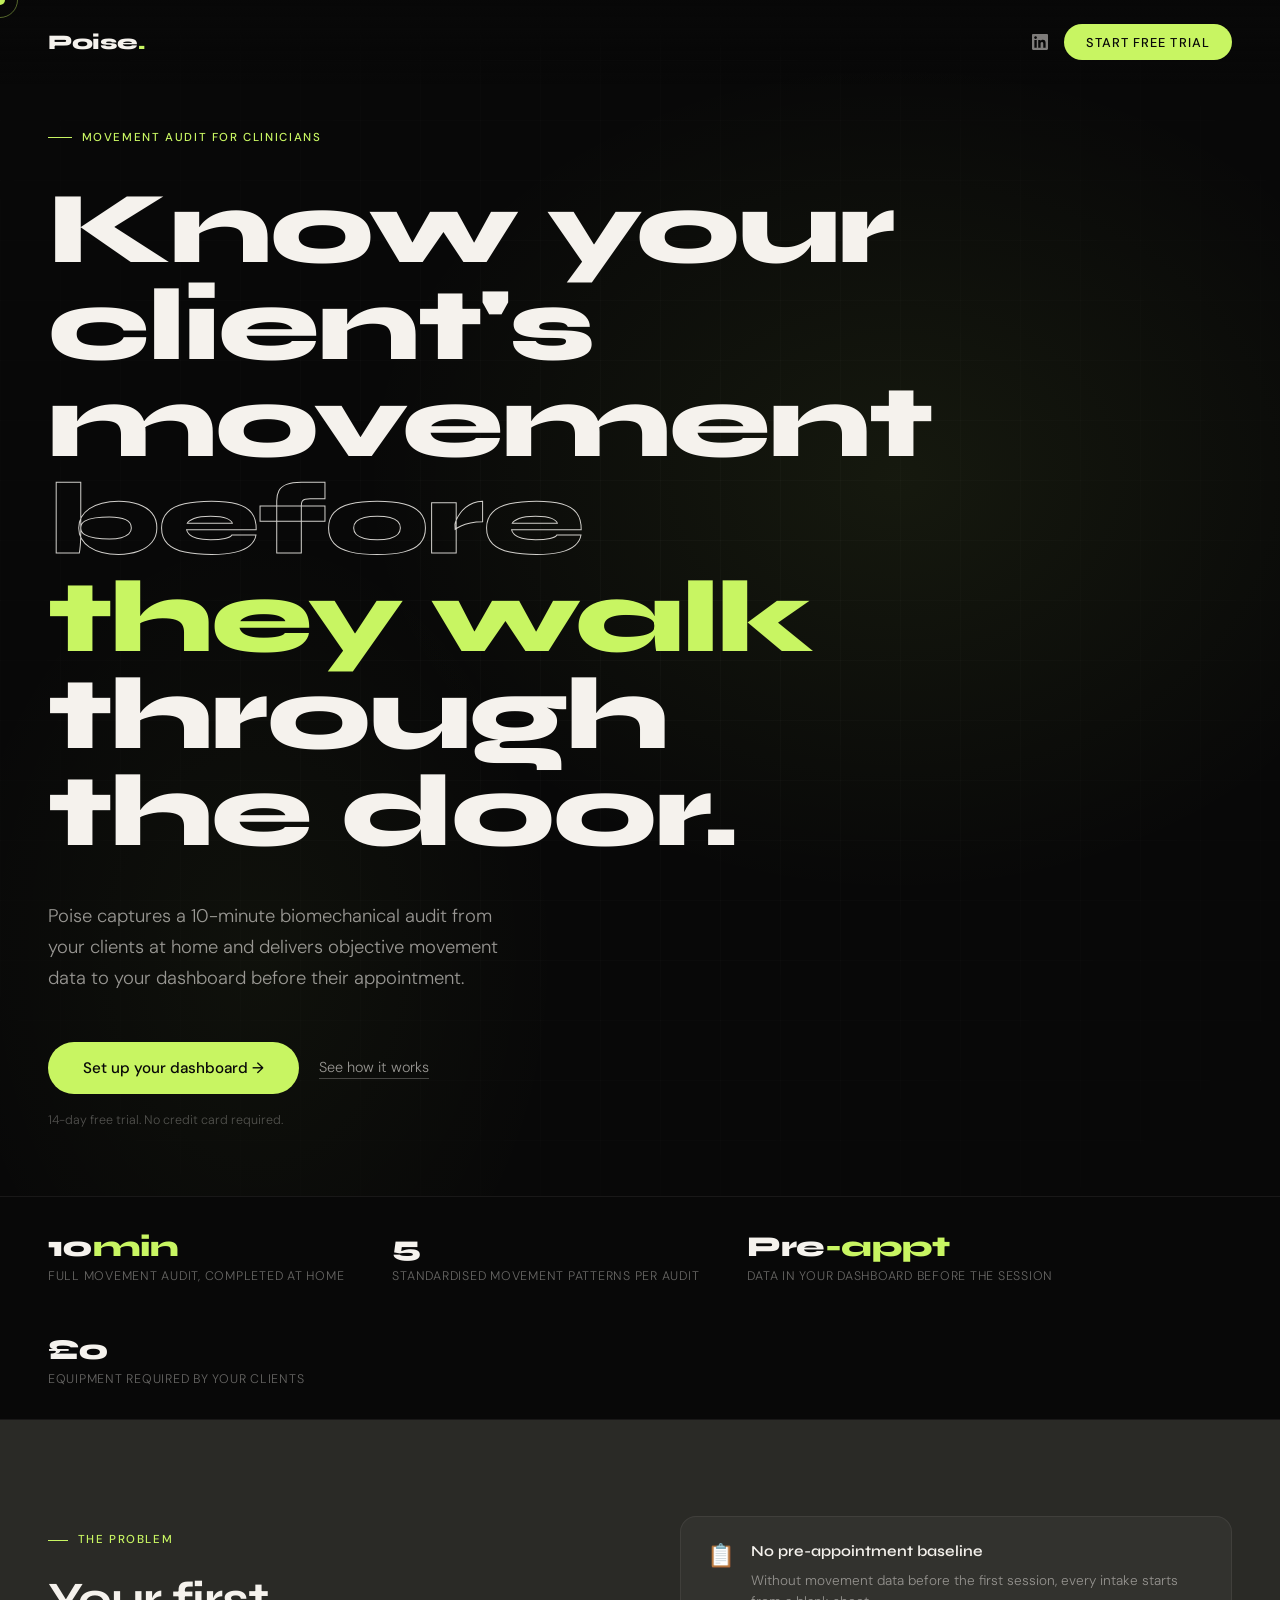
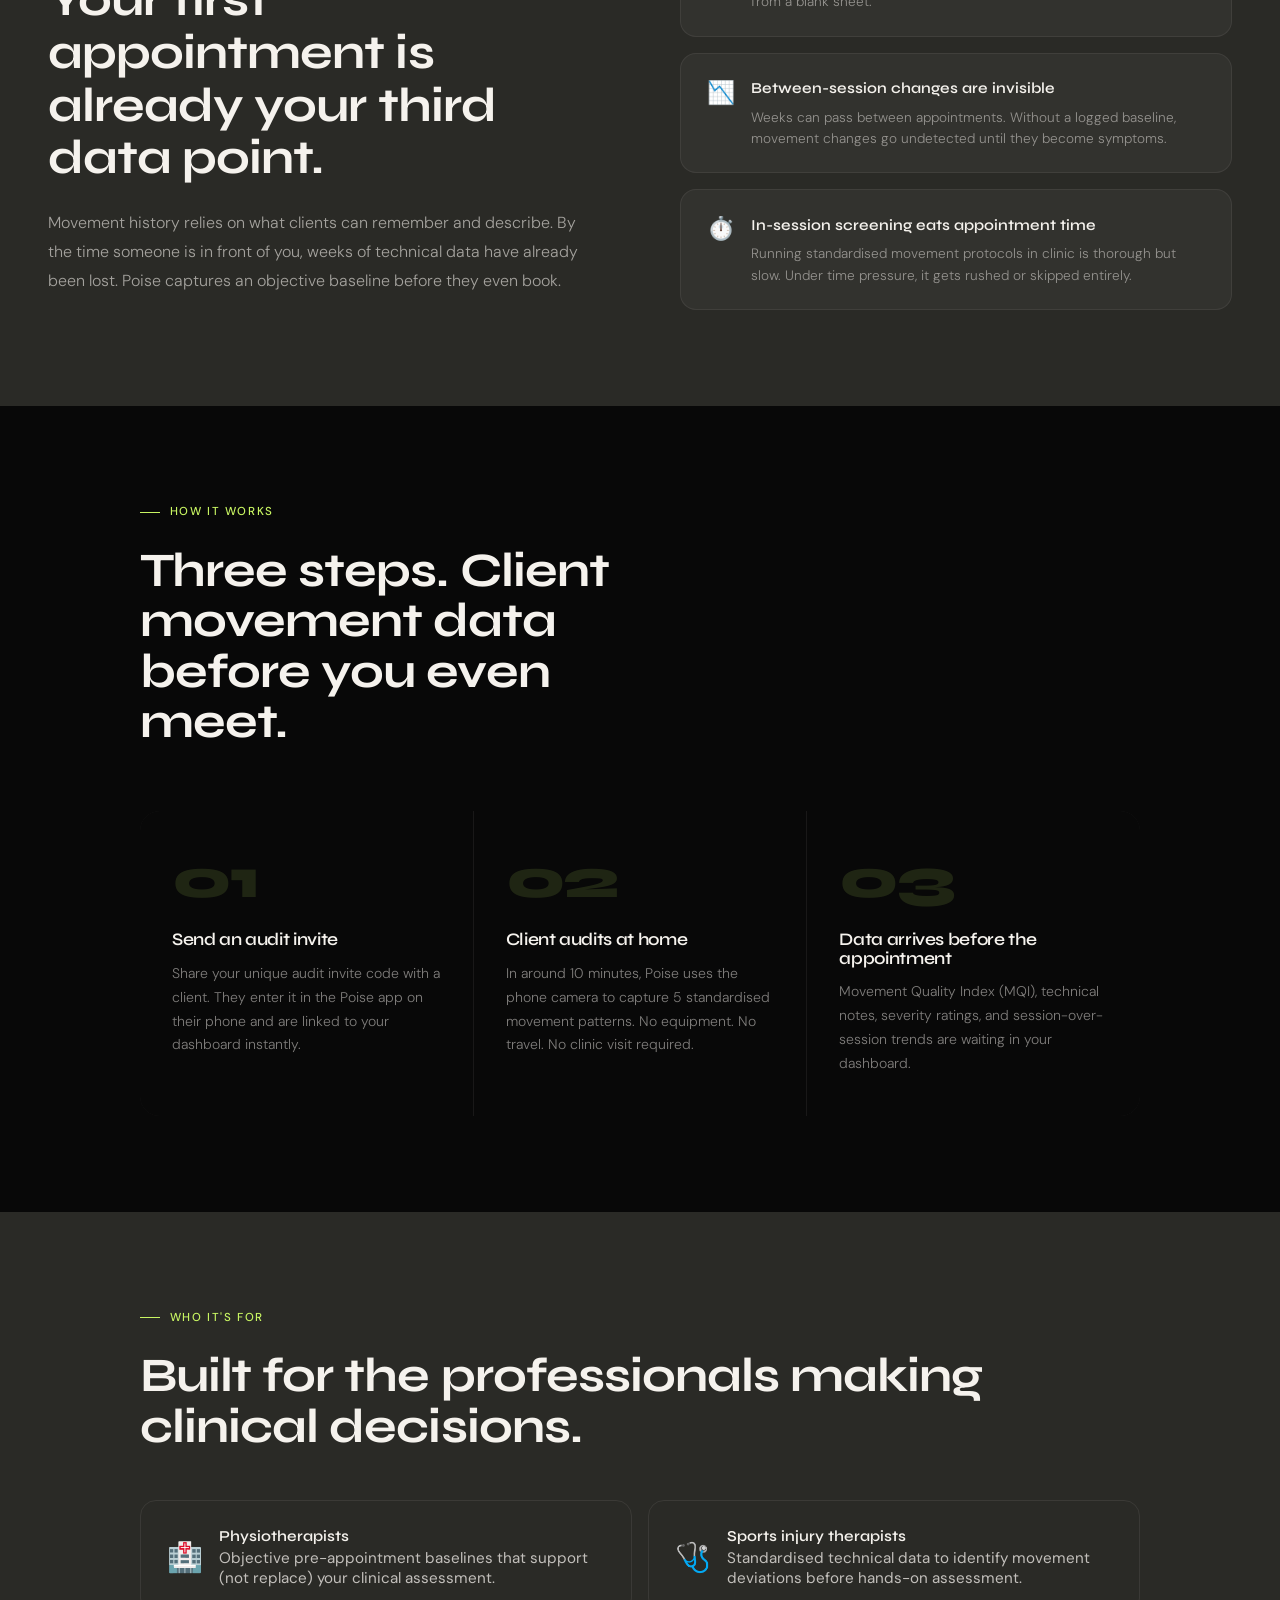
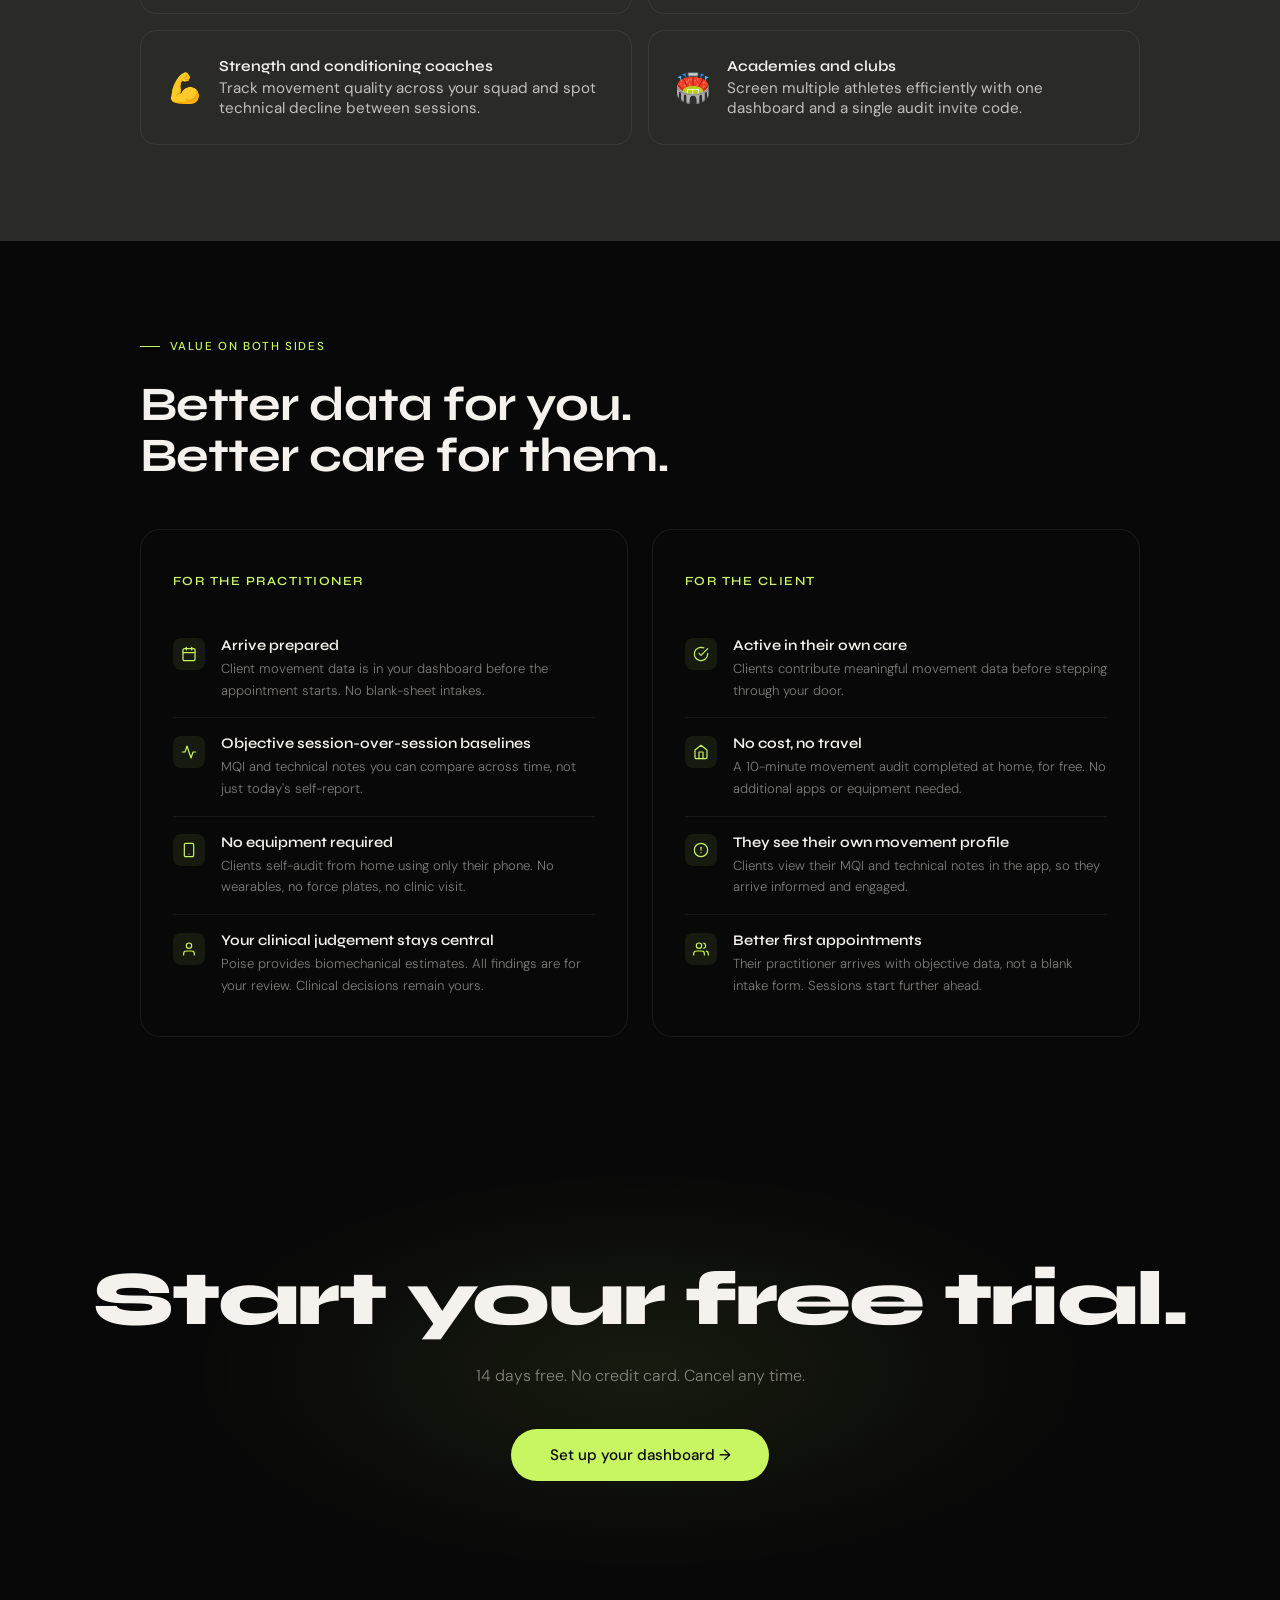
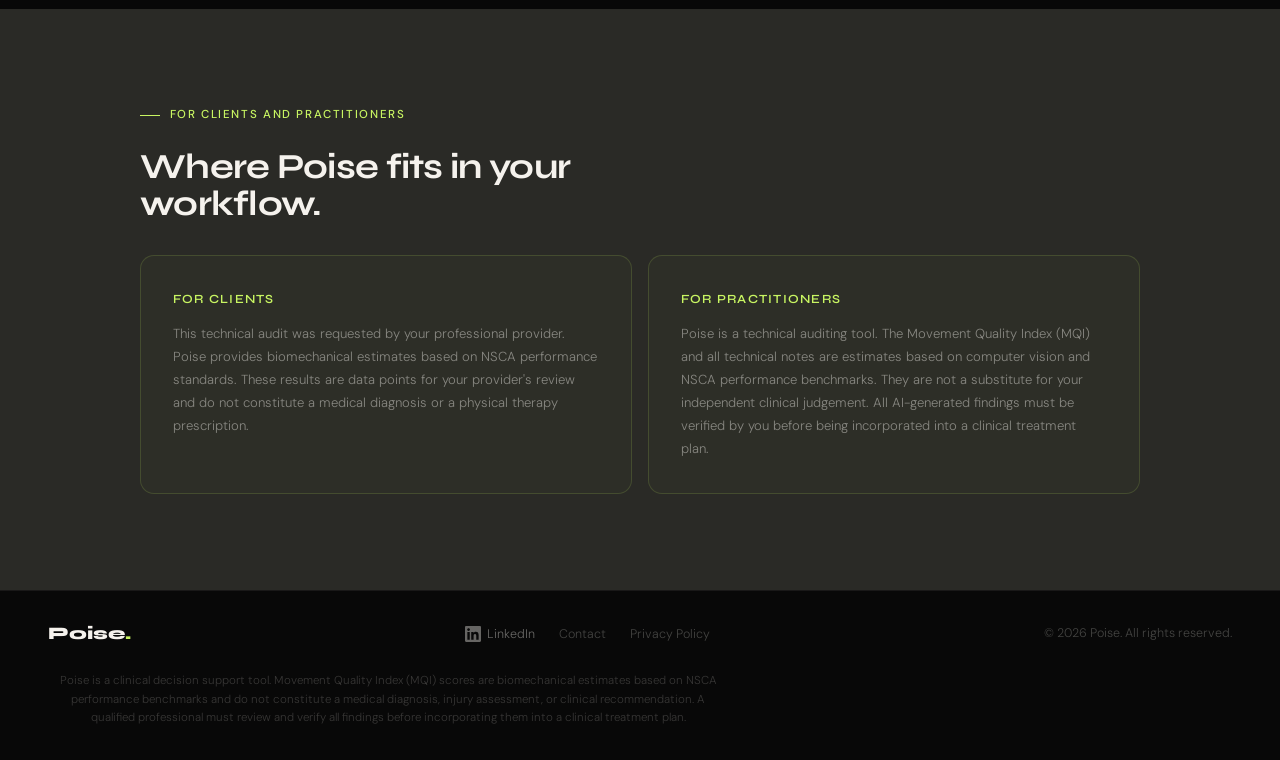
==== commit df0e40c6: "fix: added mobile media query override and base clamp minimum" ====
--- a/index.html
+++ b/index.html
@@ -196,7 +196,7 @@
                         <div class="who-emoji">🏥</div>
                         <div class="who-text">
                             <strong>Physiotherapists</strong>
-                            Objective pre-appointment baselines that support -- not replace -- your clinical assessment.
+                            Objective pre-appointment baselines that support (not replace) your clinical assessment.
                         </div>
                     </div>
                     <div class="who-card">
--- a/styles/main.css
+++ b/styles/main.css
@@ -179,7 +179,7 @@
 .hero-headline {
     font-family: 'Syne', sans-serif;
     font-weight: 800;
-    font-size: clamp(3.2rem, 8vw, 7.5rem);
+    font-size: clamp(2rem, 8vw, 7.5rem);
     line-height: 0.95;
     max-width: 900px;
     opacity: 0;
@@ -367,6 +367,11 @@
         padding-right:  1.5rem;
         padding-bottom: 4rem;
         min-height: auto;
+    }
+
+    .hero-headline {
+        font-size: clamp(1.8rem, 7.5vw, 2.8rem);
+        line-height: 1.05;
     }
 
     .hero-form {
